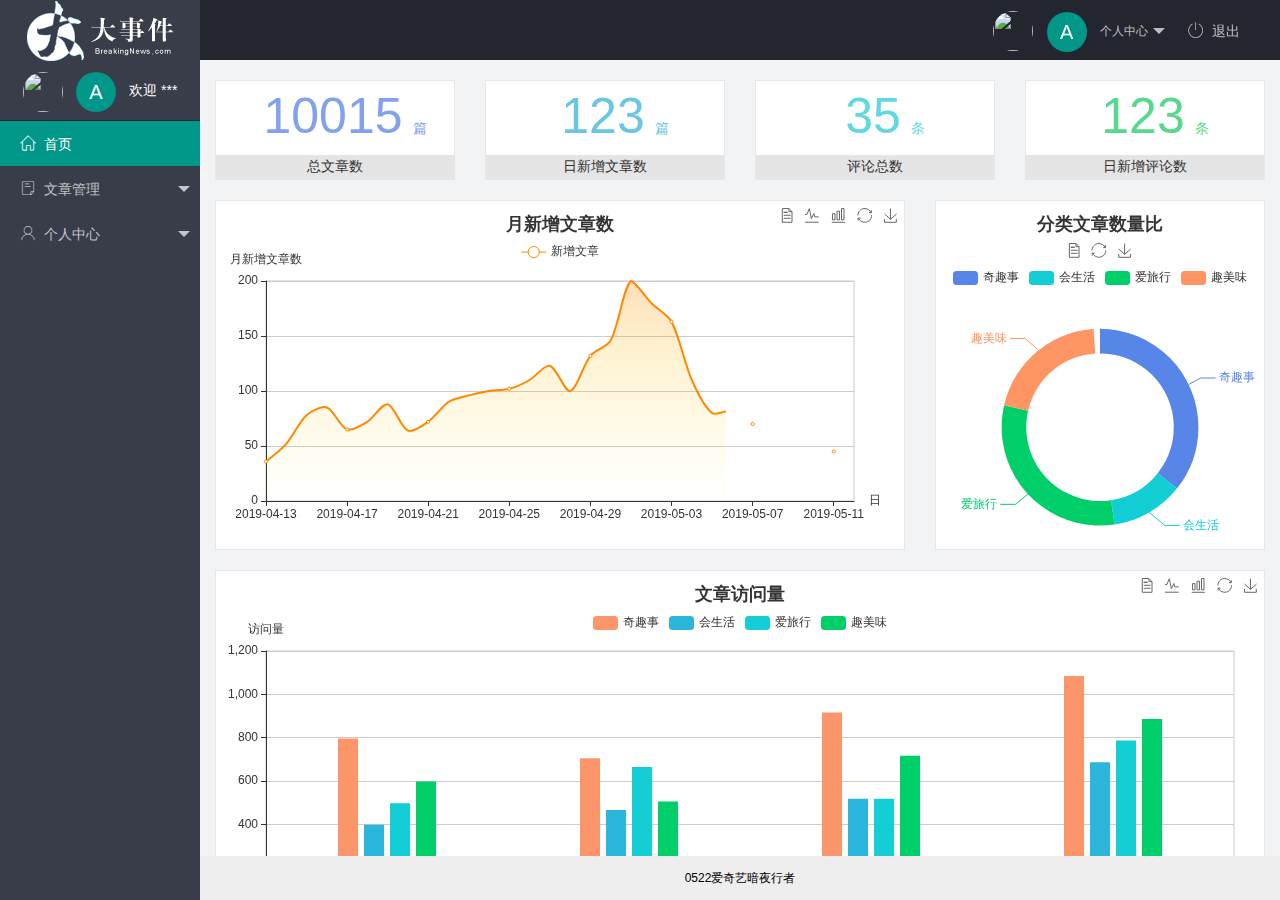
==== index.html @ e1f8c8ed "提交信息" ====
<!DOCTYPE html>
<html lang="en">
  <head>
    <meta charset="UTF-8" />
    <meta http-equiv="X-UA-Compatible" content="IE=edge" />
    <meta name="viewport" content="width=device-width, initial-scale=1.0" />
    <title>Document</title>
    <link rel="stylesheet" href="/assets/lib/layui/css/layui.css" />
    <link rel="stylesheet" href="/assets/fonts/iconfont.css" />
    <link rel="stylesheet" href="/assets/css/index.css" />
  </head>

  <body>
    <div class="layui-layout layui-layout-admin">
      <div class="layui-header">
        <div class="layui-logo layui-hide-xs layui-bg-black">
          <img src="/assets/images/logo.png" alt="" />
        </div>

        <ul class="layui-nav layui-layout-right">
          <li class="layui-nav-item layui-hide layui-show-md-inline-block">
            <!-- 右侧导航栏上面头像 -->
            <a href="javascript:;" class="userinfo">
              <img src="http://t.cn/RCzsdCq" class="layui-nav-img" />
              <span class="text-avatar">A</span>
              个人中心
            </a>
            <dl class="layui-nav-child">
              <dd><a href="">基本资料</a></dd>
              <dd><a href="">更换头像</a></dd>
              <dd><a href="">重置密码</a></dd>
            </dl>
          </li>
          <li class="layui-nav-item" lay-header-event="menuRight" lay-unselect>
            <a href="javascript:;"
              id="btnLogout"><span class="iconfont icon-tuichu"></span>退出</a
            >
          </li>
        </ul>
      </div>

      <div class="layui-side layui-bg-black">
        <div class="layui-side-scroll">
          <!-- 左侧导航区域（可配合layui已有的垂直导航） -->
          <ul class="layui-nav layui-nav-tree" lay-shrink="all">
            <div class="userinfo">
              <img src="http://t.cn/RCzsdCq" class="layui-nav-img" />
              <span class="text-avatar">A</span>
              <span id="welcome">欢迎 ***</span>
            </div>
            <li class="layui-nav-item layui-this">
              <a href="/home/dashboard.html" target="fm"
                ><span class="iconfont icon-home"></span>首页</a
              >
            </li>
            <li class="layui-nav-item">
              <a class="" href="javascript:;"
                ><span class="iconfont icon-16"></span>文章管理</a
              >
              <dl class="layui-nav-child">
                <dd>
                  <a href="javascript:;"
                    ><i class="layui-icon layui-icon-app"></i>文章类别</a
                  >
                </dd>
                <dd>
                  <a href="javascript:;"
                    ><i class="layui-icon layui-icon-app"></i>文章列表</a
                  >
                </dd>
                <dd>
                  <a href="javascript:;"
                    ><i class="layui-icon layui-icon-app"></i>发布文章</a
                  >
                </dd>
              </dl>
            </li>
            <li class="layui-nav-item">
              <a href="javascript:;"
                ><span class="iconfont icon-user"></span>个人中心</a
              >
              <dl class="layui-nav-child">
                <dd>
                  <a href="javascript:;"
                    ><i class="layui-icon layui-icon-app"></i>基本资料</a
                  >
                </dd>
                <dd>
                  <a href="javascript:;"
                    ><i class="layui-icon layui-icon-app"></i>更换头像</a
                  >
                </dd>
                <dd>
                  <a href="javascript:;"
                    ><i class="layui-icon layui-icon-app"></i>重置密码</a
                  >
                </dd>
              </dl>
            </li>
          </ul>
        </div>
      </div>

      <div class="layui-body">
        <!-- 内容主体区域 -->
        <iframe name="fm" src="/home/dashboard.html" frameborder="0"></iframe>
        <div style="padding: 15px">
          内容主体区域。记得修改 layui.css 和 js 的路径
        </div>
      </div>

      <div class="layui-footer">
        <!-- 底部固定区域 -->
        0522爱奇艺暗夜行者
      </div>
    </div>
    <script src="/assets/lib/layui/layui.all.js"></script>
    <script src="/assets/lib/jquery.js"></script>
    <script src="/assets/js/baseAPI.js"></script>
    <script src="/assets/js/index.js"></script>
  </body>
</html>
---- assets/lib/layui/css/layui.css ----
/** layui-v2.5.5 MIT License By https://www.layui.com */
 .layui-inline,img{display:inline-block;vertical-align:middle}h1,h2,h3,h4,h5,h6{font-weight:400}.layui-edge,.layui-header,.layui-inline,.layui-main{position:relative}.layui-body,.layui-edge,.layui-elip{overflow:hidden}.layui-btn,.layui-edge,.layui-inline,img{vertical-align:middle}.layui-btn,.layui-disabled,.layui-icon,.layui-unselect{-moz-user-select:none;-webkit-user-select:none;-ms-user-select:none}.layui-elip,.layui-form-checkbox span,.layui-form-pane .layui-form-label{text-overflow:ellipsis;white-space:nowrap}.layui-breadcrumb,.layui-tree-btnGroup{visibility:hidden}blockquote,body,button,dd,div,dl,dt,form,h1,h2,h3,h4,h5,h6,input,li,ol,p,pre,td,textarea,th,ul{margin:0;padding:0;-webkit-tap-highlight-color:rgba(0,0,0,0)}a:active,a:hover{outline:0}img{border:none}li{list-style:none}table{border-collapse:collapse;border-spacing:0}h4,h5,h6{font-size:100%}button,input,optgroup,option,select,textarea{font-family:inherit;font-size:inherit;font-style:inherit;font-weight:inherit;outline:0}pre{white-space:pre-wrap;white-space:-moz-pre-wrap;white-space:-pre-wrap;white-space:-o-pre-wrap;word-wrap:break-word}body{line-height:24px;font:14px Helvetica Neue,Helvetica,PingFang SC,Tahoma,Arial,sans-serif}hr{height:1px;margin:10px 0;border:0;clear:both}a{color:#333;text-decoration:none}a:hover{color:#777}a cite{font-style:normal;*cursor:pointer}.layui-border-box,.layui-border-box *{box-sizing:border-box}.layui-box,.layui-box *{box-sizing:content-box}.layui-clear{clear:both;*zoom:1}.layui-clear:after{content:'\20';clear:both;*zoom:1;display:block;height:0}.layui-inline{*display:inline;*zoom:1}.layui-edge{display:inline-block;width:0;height:0;border-width:6px;border-style:dashed;border-color:transparent}.layui-edge-top{top:-4px;border-bottom-color:#999;border-bottom-style:solid}.layui-edge-right{border-left-color:#999;border-left-style:solid}.layui-edge-bottom{top:2px;border-top-color:#999;border-top-style:solid}.layui-edge-left{border-right-color:#999;border-right-style:solid}.layui-disabled,.layui-disabled:hover{color:#d2d2d2!important;cursor:not-allowed!important}.layui-circle{border-radius:100%}.layui-show{display:block!important}.layui-hide{display:none!important}@font-face{font-family:layui-icon;src:url(../font/iconfont.eot?v=250);src:url(../font/iconfont.eot?v=250#iefix) format('embedded-opentype'),url(../font/iconfont.woff2?v=250) format('woff2'),url(../font/iconfont.woff?v=250) format('woff'),url(../font/iconfont.ttf?v=250) format('truetype'),url(../font/iconfont.svg?v=250#layui-icon) format('svg')}.layui-icon{font-family:layui-icon!important;font-size:16px;font-style:normal;-webkit-font-smoothing:antialiased;-moz-osx-font-smoothing:grayscale}.layui-icon-reply-fill:before{content:"\e611"}.layui-icon-set-fill:before{content:"\e614"}.layui-icon-menu-fill:before{content:"\e60f"}.layui-icon-search:before{content:"\e615"}.layui-icon-share:before{content:"\e641"}.layui-icon-set-sm:before{content:"\e620"}.layui-icon-engine:before{content:"\e628"}.layui-icon-close:before{content:"\1006"}.layui-icon-close-fill:before{content:"\1007"}.layui-icon-chart-screen:before{content:"\e629"}.layui-icon-star:before{content:"\e600"}.layui-icon-circle-dot:before{content:"\e617"}.layui-icon-chat:before{content:"\e606"}.layui-icon-release:before{content:"\e609"}.layui-icon-list:before{content:"\e60a"}.layui-icon-chart:before{content:"\e62c"}.layui-icon-ok-circle:before{content:"\1005"}.layui-icon-layim-theme:before{content:"\e61b"}.layui-icon-table:before{content:"\e62d"}.layui-icon-right:before{content:"\e602"}.layui-icon-left:before{content:"\e603"}.layui-icon-cart-simple:before{content:"\e698"}.layui-icon-face-cry:before{content:"\e69c"}.layui-icon-face-smile:before{content:"\e6af"}.layui-icon-survey:before{content:"\e6b2"}.layui-icon-tree:before{content:"\e62e"}.layui-icon-upload-circle:before{content:"\e62f"}.layui-icon-add-circle:before{content:"\e61f"}.layui-icon-download-circle:before{content:"\e601"}.layui-icon-templeate-1:before{content:"\e630"}.layui-icon-util:before{content:"\e631"}.layui-icon-face-surprised:before{content:"\e664"}.layui-icon-edit:before{content:"\e642"}.layui-icon-speaker:before{content:"\e645"}.layui-icon-down:before{content:"\e61a"}.layui-icon-file:before{content:"\e621"}.layui-icon-layouts:before{content:"\e632"}.layui-icon-rate-half:before{content:"\e6c9"}.layui-icon-add-circle-fine:before{content:"\e608"}.layui-icon-prev-circle:before{content:"\e633"}.layui-icon-read:before{content:"\e705"}.layui-icon-404:before{content:"\e61c"}.layui-icon-carousel:before{content:"\e634"}.layui-icon-help:before{content:"\e607"}.layui-icon-code-circle:before{content:"\e635"}.layui-icon-water:before{content:"\e636"}.layui-icon-username:before{content:"\e66f"}.layui-icon-find-fill:before{content:"\e670"}.layui-icon-about:before{content:"\e60b"}.layui-icon-location:before{content:"\e715"}.layui-icon-up:before{content:"\e619"}.layui-icon-pause:before{content:"\e651"}.layui-icon-date:before{content:"\e637"}.layui-icon-layim-uploadfile:before{content:"\e61d"}.layui-icon-delete:before{content:"\e640"}.layui-icon-play:before{content:"\e652"}.layui-icon-top:before{content:"\e604"}.layui-icon-friends:before{content:"\e612"}.layui-icon-refresh-3:before{content:"\e9aa"}.layui-icon-ok:before{content:"\e605"}.layui-icon-layer:before{content:"\e638"}.layui-icon-face-smile-fine:before{content:"\e60c"}.layui-icon-dollar:before{content:"\e659"}.layui-icon-group:before{content:"\e613"}.layui-icon-layim-download:before{content:"\e61e"}.layui-icon-picture-fine:before{content:"\e60d"}.layui-icon-link:before{content:"\e64c"}.layui-icon-diamond:before{content:"\e735"}.layui-icon-log:before{content:"\e60e"}.layui-icon-rate-solid:before{content:"\e67a"}.layui-icon-fonts-del:before{content:"\e64f"}.layui-icon-unlink:before{content:"\e64d"}.layui-icon-fonts-clear:before{content:"\e639"}.layui-icon-triangle-r:before{content:"\e623"}.layui-icon-circle:before{content:"\e63f"}.layui-icon-radio:before{content:"\e643"}.layui-icon-align-center:before{content:"\e647"}.layui-icon-align-right:before{content:"\e648"}.layui-icon-align-left:before{content:"\e649"}.layui-icon-loading-1:before{content:"\e63e"}.layui-icon-return:before{content:"\e65c"}.layui-icon-fonts-strong:before{content:"\e62b"}.layui-icon-upload:before{content:"\e67c"}.layui-icon-dialogue:before{content:"\e63a"}.layui-icon-video:before{content:"\e6ed"}.layui-icon-headset:before{content:"\e6fc"}.layui-icon-cellphone-fine:before{content:"\e63b"}.layui-icon-add-1:before{content:"\e654"}.layui-icon-face-smile-b:before{content:"\e650"}.layui-icon-fonts-html:before{content:"\e64b"}.layui-icon-form:before{content:"\e63c"}.layui-icon-cart:before{content:"\e657"}.layui-icon-camera-fill:before{content:"\e65d"}.layui-icon-tabs:before{content:"\e62a"}.layui-icon-fonts-code:before{content:"\e64e"}.layui-icon-fire:before{content:"\e756"}.layui-icon-set:before{content:"\e716"}.layui-icon-fonts-u:before{content:"\e646"}.layui-icon-triangle-d:before{content:"\e625"}.layui-icon-tips:before{content:"\e702"}.layui-icon-picture:before{content:"\e64a"}.layui-icon-more-vertical:before{content:"\e671"}.layui-icon-flag:before{content:"\e66c"}.layui-icon-loading:before{content:"\e63d"}.layui-icon-fonts-i:before{content:"\e644"}.layui-icon-refresh-1:before{content:"\e666"}.layui-icon-rmb:before{content:"\e65e"}.layui-icon-home:before{content:"\e68e"}.layui-icon-user:before{content:"\e770"}.layui-icon-notice:before{content:"\e667"}.layui-icon-login-weibo:before{content:"\e675"}.layui-icon-voice:before{content:"\e688"}.layui-icon-upload-drag:before{content:"\e681"}.layui-icon-login-qq:before{content:"\e676"}.layui-icon-snowflake:before{content:"\e6b1"}.layui-icon-file-b:before{content:"\e655"}.layui-icon-template:before{content:"\e663"}.layui-icon-auz:before{content:"\e672"}.layui-icon-console:before{content:"\e665"}.layui-icon-app:before{content:"\e653"}.layui-icon-prev:before{content:"\e65a"}.layui-icon-website:before{content:"\e7ae"}.layui-icon-next:before{content:"\e65b"}.layui-icon-component:before{content:"\e857"}.layui-icon-more:before{content:"\e65f"}.layui-icon-login-wechat:before{content:"\e677"}.layui-icon-shrink-right:before{content:"\e668"}.layui-icon-spread-left:before{content:"\e66b"}.layui-icon-camera:before{content:"\e660"}.layui-icon-note:before{content:"\e66e"}.layui-icon-refresh:before{content:"\e669"}.layui-icon-female:before{content:"\e661"}.layui-icon-male:before{content:"\e662"}.layui-icon-password:before{content:"\e673"}.layui-icon-senior:before{content:"\e674"}.layui-icon-theme:before{content:"\e66a"}.layui-icon-tread:before{content:"\e6c5"}.layui-icon-praise:before{content:"\e6c6"}.layui-icon-star-fill:before{content:"\e658"}.layui-icon-rate:before{content:"\e67b"}.layui-icon-template-1:before{content:"\e656"}.layui-icon-vercode:before{content:"\e679"}.layui-icon-cellphone:before{content:"\e678"}.layui-icon-screen-full:before{content:"\e622"}.layui-icon-screen-restore:before{content:"\e758"}.layui-icon-cols:before{content:"\e610"}.layui-icon-export:before{content:"\e67d"}.layui-icon-print:before{content:"\e66d"}.layui-icon-slider:before{content:"\e714"}.layui-icon-addition:before{content:"\e624"}.layui-icon-subtraction:before{content:"\e67e"}.layui-icon-service:before{content:"\e626"}.layui-icon-transfer:before{content:"\e691"}.layui-main{width:1140px;margin:0 auto}.layui-header{z-index:1000;height:60px}.layui-header a:hover{transition:all .5s;-webkit-transition:all .5s}.layui-side{position:fixed;left:0;top:0;bottom:0;z-index:999;width:200px;overflow-x:hidden}.layui-side-scroll{position:relative;width:220px;height:100%;overflow-x:hidden}.layui-body{position:absolute;left:200px;right:0;top:0;bottom:0;z-index:998;width:auto;overflow-y:auto;box-sizing:border-box}.layui-layout-body{overflow:hidden}.layui-layout-admin .layui-header{background-color:#23262E}.layui-layout-admin .layui-side{top:60px;width:200px;overflow-x:hidden}.layui-layout-admin .layui-body{position:fixed;top:60px;bottom:44px}.layui-layout-admin .layui-main{width:auto;margin:0 15px}.layui-layout-admin .layui-footer{position:fixed;left:200px;right:0;bottom:0;height:44px;line-height:44px;padding:0 15px;background-color:#eee}.layui-layout-admin .layui-logo{position:absolute;left:0;top:0;width:200px;height:100%;line-height:60px;text-align:center;color:#009688;font-size:16px}.layui-layout-admin .layui-header .layui-nav{background:0 0}.layui-layout-left{position:absolute!important;left:200px;top:0}.layui-layout-right{position:absolute!important;right:0;top:0}.layui-container{position:relative;margin:0 auto;padding:0 15px;box-sizing:border-box}.layui-fluid{position:relative;margin:0 auto;padding:0 15px}.layui-row:after,.layui-row:before{content:'';display:block;clear:both}.layui-col-lg1,.layui-col-lg10,.layui-col-lg11,.layui-col-lg12,.layui-col-lg2,.layui-col-lg3,.layui-col-lg4,.layui-col-lg5,.layui-col-lg6,.layui-col-lg7,.layui-col-lg8,.layui-col-lg9,.layui-col-md1,.layui-col-md10,.layui-col-md11,.layui-col-md12,.layui-col-md2,.layui-col-md3,.layui-col-md4,.layui-col-md5,.layui-col-md6,.layui-col-md7,.layui-col-md8,.layui-col-md9,.layui-col-sm1,.layui-col-sm10,.layui-col-sm11,.layui-col-sm12,.layui-col-sm2,.layui-col-sm3,.layui-col-sm4,.layui-col-sm5,.layui-col-sm6,.layui-col-sm7,.layui-col-sm8,.layui-col-sm9,.layui-col-xs1,.layui-col-xs10,.layui-col-xs11,.layui-col-xs12,.layui-col-xs2,.layui-col-xs3,.layui-col-xs4,.layui-col-xs5,.layui-col-xs6,.layui-col-xs7,.layui-col-xs8,.layui-col-xs9{position:relative;display:block;box-sizing:border-box}.layui-col-xs1,.layui-col-xs10,.layui-col-xs11,.layui-col-xs12,.layui-col-xs2,.layui-col-xs3,.layui-col-xs4,.layui-col-xs5,.layui-col-xs6,.layui-col-xs7,.layui-col-xs8,.layui-col-xs9{float:left}.layui-col-xs1{width:8.33333333%}.layui-col-xs2{width:16.66666667%}.layui-col-xs3{width:25%}.layui-col-xs4{width:33.33333333%}.layui-col-xs5{width:41.66666667%}.layui-col-xs6{width:50%}.layui-col-xs7{width:58.33333333%}.layui-col-xs8{width:66.66666667%}.layui-col-xs9{width:75%}.layui-col-xs10{width:83.33333333%}.layui-col-xs11{width:91.66666667%}.layui-col-xs12{width:100%}.layui-col-xs-offset1{margin-left:8.33333333%}.layui-col-xs-offset2{margin-left:16.66666667%}.layui-col-xs-offset3{margin-left:25%}.layui-col-xs-offset4{margin-left:33.33333333%}.layui-col-xs-offset5{margin-left:41.66666667%}.layui-col-xs-offset6{margin-left:50%}.layui-col-xs-offset7{margin-left:58.33333333%}.layui-col-xs-offset8{margin-left:66.66666667%}.layui-col-xs-offset9{margin-left:75%}.layui-col-xs-offset10{margin-left:83.33333333%}.layui-col-xs-offset11{margin-left:91.66666667%}.layui-col-xs-offset12{margin-left:100%}@media screen and (max-width:768px){.layui-hide-xs{display:none!important}.layui-show-xs-block{display:block!important}.layui-show-xs-inline{display:inline!important}.layui-show-xs-inline-block{display:inline-block!important}}@media screen and (min-width:768px){.layui-container{width:750px}.layui-hide-sm{display:none!important}.layui-show-sm-block{display:block!important}.layui-show-sm-inline{display:inline!important}.layui-show-sm-inline-block{display:inline-block!important}.layui-col-sm1,.layui-col-sm10,.layui-col-sm11,.layui-col-sm12,.layui-col-sm2,.layui-col-sm3,.layui-col-sm4,.layui-col-sm5,.layui-col-sm6,.layui-col-sm7,.layui-col-sm8,.layui-col-sm9{float:left}.layui-col-sm1{width:8.33333333%}.layui-col-sm2{width:16.66666667%}.layui-col-sm3{width:25%}.layui-col-sm4{width:33.33333333%}.layui-col-sm5{width:41.66666667%}.layui-col-sm6{width:50%}.layui-col-sm7{width:58.33333333%}.layui-col-sm8{width:66.66666667%}.layui-col-sm9{width:75%}.layui-col-sm10{width:83.33333333%}.layui-col-sm11{width:91.66666667%}.layui-col-sm12{width:100%}.layui-col-sm-offset1{margin-left:8.33333333%}.layui-col-sm-offset2{margin-left:16.66666667%}.layui-col-sm-offset3{margin-left:25%}.layui-col-sm-offset4{margin-left:33.33333333%}.layui-col-sm-offset5{margin-left:41.66666667%}.layui-col-sm-offset6{margin-left:50%}.layui-col-sm-offset7{margin-left:58.33333333%}.layui-col-sm-offset8{margin-left:66.66666667%}.layui-col-sm-offset9{margin-left:75%}.layui-col-sm-offset10{margin-left:83.33333333%}.layui-col-sm-offset11{margin-left:91.66666667%}.layui-col-sm-offset12{margin-left:100%}}@media screen and (min-width:992px){.layui-container{width:970px}.layui-hide-md{display:none!important}.layui-show-md-block{display:block!important}.layui-show-md-inline{display:inline!important}.layui-show-md-inline-block{display:inline-block!important}.layui-col-md1,.layui-col-md10,.layui-col-md11,.layui-col-md12,.layui-col-md2,.layui-col-md3,.layui-col-md4,.layui-col-md5,.layui-col-md6,.layui-col-md7,.layui-col-md8,.layui-col-md9{float:left}.layui-col-md1{width:8.33333333%}.layui-col-md2{width:16.66666667%}.layui-col-md3{width:25%}.layui-col-md4{width:33.33333333%}.layui-col-md5{width:41.66666667%}.layui-col-md6{width:50%}.layui-col-md7{width:58.33333333%}.layui-col-md8{width:66.66666667%}.layui-col-md9{width:75%}.layui-col-md10{width:83.33333333%}.layui-col-md11{width:91.66666667%}.layui-col-md12{width:100%}.layui-col-md-offset1{margin-left:8.33333333%}.layui-col-md-offset2{margin-left:16.66666667%}.layui-col-md-offset3{margin-left:25%}.layui-col-md-offset4{margin-left:33.33333333%}.layui-col-md-offset5{margin-left:41.66666667%}.layui-col-md-offset6{margin-left:50%}.layui-col-md-offset7{margin-left:58.33333333%}.layui-col-md-offset8{margin-left:66.66666667%}.layui-col-md-offset9{margin-left:75%}.layui-col-md-offset10{margin-left:83.33333333%}.layui-col-md-offset11{margin-left:91.66666667%}.layui-col-md-offset12{margin-left:100%}}@media screen and (min-width:1200px){.layui-container{width:1170px}.layui-hide-lg{display:none!important}.layui-show-lg-block{display:block!important}.layui-show-lg-inline{display:inline!important}.layui-show-lg-inline-block{display:inline-block!important}.layui-col-lg1,.layui-col-lg10,.layui-col-lg11,.layui-col-lg12,.layui-col-lg2,.layui-col-lg3,.layui-col-lg4,.layui-col-lg5,.layui-col-lg6,.layui-col-lg7,.layui-col-lg8,.layui-col-lg9{float:left}.layui-col-lg1{width:8.33333333%}.layui-col-lg2{width:16.66666667%}.layui-col-lg3{width:25%}.layui-col-lg4{width:33.33333333%}.layui-col-lg5{width:41.66666667%}.layui-col-lg6{width:50%}.layui-col-lg7{width:58.33333333%}.layui-col-lg8{width:66.66666667%}.layui-col-lg9{width:75%}.layui-col-lg10{width:83.33333333%}.layui-col-lg11{width:91.66666667%}.layui-col-lg12{width:100%}.layui-col-lg-offset1{margin-left:8.33333333%}.layui-col-lg-offset2{margin-left:16.66666667%}.layui-col-lg-offset3{margin-left:25%}.layui-col-lg-offset4{margin-left:33.33333333%}.layui-col-lg-offset5{margin-left:41.66666667%}.layui-col-lg-offset6{margin-left:50%}.layui-col-lg-offset7{margin-left:58.33333333%}.layui-col-lg-offset8{margin-left:66.66666667%}.layui-col-lg-offset9{margin-left:75%}.layui-col-lg-offset10{margin-left:83.33333333%}.layui-col-lg-offset11{margin-left:91.66666667%}.layui-col-lg-offset12{margin-left:100%}}.layui-col-space1{margin:-.5px}.layui-col-space1>*{padding:.5px}.layui-col-space3{margin:-1.5px}.layui-col-space3>*{padding:1.5px}.layui-col-space5{margin:-2.5px}.layui-col-space5>*{padding:2.5px}.layui-col-space8{margin:-3.5px}.layui-col-space8>*{padding:3.5px}.layui-col-space10{margin:-5px}.layui-col-space10>*{padding:5px}.layui-col-space12{margin:-6px}.layui-col-space12>*{padding:6px}.layui-col-space15{margin:-7.5px}.layui-col-space15>*{padding:7.5px}.layui-col-space18{margin:-9px}.layui-col-space18>*{padding:9px}.layui-col-space20{margin:-10px}.layui-col-space20>*{padding:10px}.layui-col-space22{margin:-11px}.layui-col-space22>*{padding:11px}.layui-col-space25{margin:-12.5px}.layui-col-space25>*{padding:12.5px}.layui-col-space30{margin:-15px}.layui-col-space30>*{padding:15px}.layui-btn,.layui-input,.layui-select,.layui-textarea,.layui-upload-button{outline:0;-webkit-appearance:none;transition:all .3s;-webkit-transition:all .3s;box-sizing:border-box}.layui-elem-quote{margin-bottom:10px;padding:15px;line-height:22px;border-left:5px solid #009688;border-radius:0 2px 2px 0;background-color:#f2f2f2}.layui-quote-nm{border-style:solid;border-width:1px 1px 1px 5px;background:0 0}.layui-elem-field{margin-bottom:10px;padding:0;border-width:1px;border-style:solid}.layui-elem-field legend{margin-left:20px;padding:0 10px;font-size:20px;font-weight:300}.layui-field-title{margin:10px 0 20px;border-width:1px 0 0}.layui-field-box{padding:10px 15px}.layui-field-title .layui-field-box{padding:10px 0}.layui-progress{position:relative;height:6px;border-radius:20px;background-color:#e2e2e2}.layui-progress-bar{position:absolute;left:0;top:0;width:0;max-width:100%;height:6px;border-radius:20px;text-align:right;background-color:#5FB878;transition:all .3s;-webkit-transition:all .3s}.layui-progress-big,.layui-progress-big .layui-progress-bar{height:18px;line-height:18px}.layui-progress-text{position:relative;top:-20px;line-height:18px;font-size:12px;color:#666}.layui-progress-big .layui-progress-text{position:static;padding:0 10px;color:#fff}.layui-collapse{border-width:1px;border-style:solid;border-radius:2px}.layui-colla-content,.layui-colla-item{border-top-width:1px;border-top-style:solid}.layui-colla-item:first-child{border-top:none}.layui-colla-title{position:relative;height:42px;line-height:42px;padding:0 15px 0 35px;color:#333;background-color:#f2f2f2;cursor:pointer;font-size:14px;overflow:hidden}.layui-colla-content{display:none;padding:10px 15px;line-height:22px;color:#666}.layui-colla-icon{position:absolute;left:15px;top:0;font-size:14px}.layui-card{margin-bottom:15px;border-radius:2px;background-color:#fff;box-shadow:0 1px 2px 0 rgba(0,0,0,.05)}.layui-card:last-child{margin-bottom:0}.layui-card-header{position:relative;height:42px;line-height:42px;padding:0 15px;border-bottom:1px solid #f6f6f6;color:#333;border-radius:2px 2px 0 0;font-size:14px}.layui-bg-black,.layui-bg-blue,.layui-bg-cyan,.layui-bg-green,.layui-bg-orange,.layui-bg-red{color:#fff!important}.layui-card-body{position:relative;padding:10px 15px;line-height:24px}.layui-card-body[pad15]{padding:15px}.layui-card-body[pad20]{padding:20px}.layui-card-body .layui-table{margin:5px 0}.layui-card .layui-tab{margin:0}.layui-panel-window{position:relative;padding:15px;border-radius:0;border-top:5px solid #E6E6E6;background-color:#fff}.layui-auxiliar-moving{position:fixed;left:0;right:0;top:0;bottom:0;width:100%;height:100%;background:0 0;z-index:9999999999}.layui-form-label,.layui-form-mid,.layui-form-select,.layui-input-block,.layui-input-inline,.layui-textarea{position:relative}.layui-bg-red{background-color:#FF5722!important}.layui-bg-orange{background-color:#FFB800!important}.layui-bg-green{background-color:#009688!important}.layui-bg-cyan{background-color:#2F4056!important}.layui-bg-blue{background-color:#1E9FFF!important}.layui-bg-black{background-color:#393D49!important}.layui-bg-gray{background-color:#eee!important;color:#666!important}.layui-badge-rim,.layui-colla-content,.layui-colla-item,.layui-collapse,.layui-elem-field,.layui-form-pane .layui-form-item[pane],.layui-form-pane .layui-form-label,.layui-input,.layui-layedit,.layui-layedit-tool,.layui-quote-nm,.layui-select,.layui-tab-bar,.layui-tab-card,.layui-tab-title,.layui-tab-title .layui-this:after,.layui-textarea{border-color:#e6e6e6}.layui-timeline-item:before,hr{background-color:#e6e6e6}.layui-text{line-height:22px;font-size:14px;color:#666}.layui-text h1,.layui-text h2,.layui-text h3{font-weight:500;color:#333}.layui-text h1{font-size:30px}.layui-text h2{font-size:24px}.layui-text h3{font-size:18px}.layui-text a:not(.layui-btn){color:#01AAED}.layui-text a:not(.layui-btn):hover{text-decoration:underline}.layui-text ul{padding:5px 0 5px 15px}.layui-text ul li{margin-top:5px;list-style-type:disc}.layui-text em,.layui-word-aux{color:#999!important;padding:0 5px!important}.layui-btn{display:inline-block;height:38px;line-height:38px;padding:0 18px;background-color:#009688;color:#fff;white-space:nowrap;text-align:center;font-size:14px;border:none;border-radius:2px;cursor:pointer}.layui-btn:hover{opacity:.8;filter:alpha(opacity=80);color:#fff}.layui-btn:active{opacity:1;filter:alpha(opacity=100)}.layui-btn+.layui-btn{margin-left:10px}.layui-btn-container{font-size:0}.layui-btn-container .layui-btn{margin-right:10px;margin-bottom:10px}.layui-btn-container .layui-btn+.layui-btn{margin-left:0}.layui-table .layui-btn-container .layui-btn{margin-bottom:9px}.layui-btn-radius{border-radius:100px}.layui-btn .layui-icon{margin-right:3px;font-size:18px;vertical-align:bottom;vertical-align:middle\9}.layui-btn-primary{border:1px solid #C9C9C9;background-color:#fff;color:#555}.layui-btn-primary:hover{border-color:#009688;color:#333}.layui-btn-normal{background-color:#1E9FFF}.layui-btn-warm{background-color:#FFB800}.layui-btn-danger{background-color:#FF5722}.layui-btn-checked{background-color:#5FB878}.layui-btn-disabled,.layui-btn-disabled:active,.layui-btn-disabled:hover{border:1px solid #e6e6e6;background-color:#FBFBFB;color:#C9C9C9;cursor:not-allowed;opacity:1}.layui-btn-lg{height:44px;line-height:44px;padding:0 25px;font-size:16px}.layui-btn-sm{height:30px;line-height:30px;padding:0 10px;font-size:12px}.layui-btn-sm i{font-size:16px!important}.layui-btn-xs{height:22px;line-height:22px;padding:0 5px;font-size:12px}.layui-btn-xs i{font-size:14px!important}.layui-btn-group{display:inline-block;vertical-align:middle;font-size:0}.layui-btn-group .layui-btn{margin-left:0!important;margin-right:0!important;border-left:1px solid rgba(255,255,255,.5);border-radius:0}.layui-btn-group .layui-btn-primary{border-left:none}.layui-btn-group .layui-btn-primary:hover{border-color:#C9C9C9;color:#009688}.layui-btn-group .layui-btn:first-child{border-left:none;border-radius:2px 0 0 2px}.layui-btn-group .layui-btn-primary:first-child{border-left:1px solid #c9c9c9}.layui-btn-group .layui-btn:last-child{border-radius:0 2px 2px 0}.layui-btn-group .layui-btn+.layui-btn{margin-left:0}.layui-btn-group+.layui-btn-group{margin-left:10px}.layui-btn-fluid{width:100%}.layui-input,.layui-select,.layui-textarea{height:38px;line-height:1.3;line-height:38px\9;border-width:1px;border-style:solid;background-color:#fff;border-radius:2px}.layui-input::-webkit-input-placeholder,.layui-select::-webkit-input-placeholder,.layui-textarea::-webkit-input-placeholder{line-height:1.3}.layui-input,.layui-textarea{display:block;width:100%;padding-left:10px}.layui-input:hover,.layui-textarea:hover{border-color:#D2D2D2!important}.layui-input:focus,.layui-textarea:focus{border-color:#C9C9C9!important}.layui-textarea{min-height:100px;height:auto;line-height:20px;padding:6px 10px;resize:vertical}.layui-select{padding:0 10px}.layui-form input[type=checkbox],.layui-form input[type=radio],.layui-form select{display:none}.layui-form [lay-ignore]{display:initial}.layui-form-item{margin-bottom:15px;clear:both;*zoom:1}.layui-form-item:after{content:'\20';clear:both;*zoom:1;display:block;height:0}.layui-form-label{float:left;display:block;padding:9px 15px;width:80px;font-weight:400;line-height:20px;text-align:right}.layui-form-label-col{display:block;float:none;padding:9px 0;line-height:20px;text-align:left}.layui-form-item .layui-inline{margin-bottom:5px;margin-right:10px}.layui-input-block{margin-left:110px;min-height:36px}.layui-input-inline{display:inline-block;vertical-align:middle}.layui-form-item .layui-input-inline{float:left;width:190px;margin-right:10px}.layui-form-text .layui-input-inline{width:auto}.layui-form-mid{float:left;display:block;padding:9px 0!important;line-height:20px;margin-right:10px}.layui-form-danger+.layui-form-select .layui-input,.layui-form-danger:focus{border-color:#FF5722!important}.layui-form-select .layui-input{padding-right:30px;cursor:pointer}.layui-form-select .layui-edge{position:absolute;right:10px;top:50%;margin-top:-3px;cursor:pointer;border-width:6px;border-top-color:#c2c2c2;border-top-style:solid;transition:all .3s;-webkit-transition:all .3s}.layui-form-select dl{display:none;position:absolute;left:0;top:42px;padding:5px 0;z-index:899;min-width:100%;border:1px solid #d2d2d2;max-height:300px;overflow-y:auto;background-color:#fff;border-radius:2px;box-shadow:0 2px 4px rgba(0,0,0,.12);box-sizing:border-box}.layui-form-select dl dd,.layui-form-select dl dt{padding:0 10px;line-height:36px;white-space:nowrap;overflow:hidden;text-overflow:ellipsis}.layui-form-select dl dt{font-size:12px;color:#999}.layui-form-select dl dd{cursor:pointer}.layui-form-select dl dd:hover{background-color:#f2f2f2;-webkit-transition:.5s all;transition:.5s all}.layui-form-select .layui-select-group dd{padding-left:20px}.layui-form-select dl dd.layui-select-tips{padding-left:10px!important;color:#999}.layui-form-select dl dd.layui-this{background-color:#5FB878;color:#fff}.layui-form-checkbox,.layui-form-select dl dd.layui-disabled{background-color:#fff}.layui-form-selected dl{display:block}.layui-form-checkbox,.layui-form-checkbox *,.layui-form-switch{display:inline-block;vertical-align:middle}.layui-form-selected .layui-edge{margin-top:-9px;-webkit-transform:rotate(180deg);transform:rotate(180deg);margin-top:-3px\9}:root .layui-form-selected .layui-edge{margin-top:-9px\0/IE9}.layui-form-selectup dl{top:auto;bottom:42px}.layui-select-none{margin:5px 0;text-align:center;color:#999}.layui-select-disabled .layui-disabled{border-color:#eee!important}.layui-select-disabled .layui-edge{border-top-color:#d2d2d2}.layui-form-checkbox{position:relative;height:30px;line-height:30px;margin-right:10px;padding-right:30px;cursor:pointer;font-size:0;-webkit-transition:.1s linear;transition:.1s linear;box-sizing:border-box}.layui-form-checkbox span{padding:0 10px;height:100%;font-size:14px;border-radius:2px 0 0 2px;background-color:#d2d2d2;color:#fff;overflow:hidden}.layui-form-checkbox:hover span{background-color:#c2c2c2}.layui-form-checkbox i{position:absolute;right:0;top:0;width:30px;height:28px;border:1px solid #d2d2d2;border-left:none;border-radius:0 2px 2px 0;color:#fff;font-size:20px;text-align:center}.layui-form-checkbox:hover i{border-color:#c2c2c2;color:#c2c2c2}.layui-form-checked,.layui-form-checked:hover{border-color:#5FB878}.layui-form-checked span,.layui-form-checked:hover span{background-color:#5FB878}.layui-form-checked i,.layui-form-checked:hover i{color:#5FB878}.layui-form-item .layui-form-checkbox{margin-top:4px}.layui-form-checkbox[lay-skin=primary]{height:auto!important;line-height:normal!important;min-width:18px;min-height:18px;border:none!important;margin-right:0;padding-left:28px;padding-right:0;background:0 0}.layui-form-checkbox[lay-skin=primary] span{padding-left:0;padding-right:15px;line-height:18px;background:0 0;color:#666}.layui-form-checkbox[lay-skin=primary] i{right:auto;left:0;width:16px;height:16px;line-height:16px;border:1px solid #d2d2d2;font-size:12px;border-radius:2px;background-color:#fff;-webkit-transition:.1s linear;transition:.1s linear}.layui-form-checkbox[lay-skin=primary]:hover i{border-color:#5FB878;color:#fff}.layui-form-checked[lay-skin=primary] i{border-color:#5FB878!important;background-color:#5FB878;color:#fff}.layui-checkbox-disbaled[lay-skin=primary] span{background:0 0!important;color:#c2c2c2}.layui-checkbox-disbaled[lay-skin=primary]:hover i{border-color:#d2d2d2}.layui-form-item .layui-form-checkbox[lay-skin=primary]{margin-top:10px}.layui-form-switch{position:relative;height:22px;line-height:22px;min-width:35px;padding:0 5px;margin-top:8px;border:1px solid #d2d2d2;border-radius:20px;cursor:pointer;background-color:#fff;-webkit-transition:.1s linear;transition:.1s linear}.layui-form-switch i{position:absolute;left:5px;top:3px;width:16px;height:16px;border-radius:20px;background-color:#d2d2d2;-webkit-transition:.1s linear;transition:.1s linear}.layui-form-switch em{position:relative;top:0;width:25px;margin-left:21px;padding:0!important;text-align:center!important;color:#999!important;font-style:normal!important;font-size:12px}.layui-form-onswitch{border-color:#5FB878;background-color:#5FB878}.layui-checkbox-disbaled,.layui-checkbox-disbaled i{border-color:#e2e2e2!important}.layui-form-onswitch i{left:100%;margin-left:-21px;background-color:#fff}.layui-form-onswitch em{margin-left:5px;margin-right:21px;color:#fff!important}.layui-checkbox-disbaled span{background-color:#e2e2e2!important}.layui-checkbox-disbaled:hover i{color:#fff!important}[lay-radio]{display:none}.layui-form-radio,.layui-form-radio *{display:inline-block;vertical-align:middle}.layui-form-radio{line-height:28px;margin:6px 10px 0 0;padding-right:10px;cursor:pointer;font-size:0}.layui-form-radio *{font-size:14px}.layui-form-radio>i{margin-right:8px;font-size:22px;color:#c2c2c2}.layui-form-radio>i:hover,.layui-form-radioed>i{color:#5FB878}.layui-radio-disbaled>i{color:#e2e2e2!important}.layui-form-pane .layui-form-label{width:110px;padding:8px 15px;height:38px;line-height:20px;border-width:1px;border-style:solid;border-radius:2px 0 0 2px;text-align:center;background-color:#FBFBFB;overflow:hidden;box-sizing:border-box}.layui-form-pane .layui-input-inline{margin-left:-1px}.layui-form-pane .layui-input-block{margin-left:110px;left:-1px}.layui-form-pane .layui-input{border-radius:0 2px 2px 0}.layui-form-pane .layui-form-text .layui-form-label{float:none;width:100%;border-radius:2px;box-sizing:border-box;text-align:left}.layui-form-pane .layui-form-text .layui-input-inline{display:block;margin:0;top:-1px;clear:both}.layui-form-pane .layui-form-text .layui-input-block{margin:0;left:0;top:-1px}.layui-form-pane .layui-form-text .layui-textarea{min-height:100px;border-radius:0 0 2px 2px}.layui-form-pane .layui-form-checkbox{margin:4px 0 4px 10px}.layui-form-pane .layui-form-radio,.layui-form-pane .layui-form-switch{margin-top:6px;margin-left:10px}.layui-form-pane .layui-form-item[pane]{position:relative;border-width:1px;border-style:solid}.layui-form-pane .layui-form-item[pane] .layui-form-label{position:absolute;left:0;top:0;height:100%;border-width:0 1px 0 0}.layui-form-pane .layui-form-item[pane] .layui-input-inline{margin-left:110px}@media screen and (max-width:450px){.layui-form-item .layui-form-label{text-overflow:ellipsis;overflow:hidden;white-space:nowrap}.layui-form-item .layui-inline{display:block;margin-right:0;margin-bottom:20px;clear:both}.layui-form-item .layui-inline:after{content:'\20';clear:both;display:block;height:0}.layui-form-item .layui-input-inline{display:block;float:none;left:-3px;width:auto;margin:0 0 10px 112px}.layui-form-item .layui-input-inline+.layui-form-mid{margin-left:110px;top:-5px;padding:0}.layui-form-item .layui-form-checkbox{margin-right:5px;margin-bottom:5px}}.layui-layedit{border-width:1px;border-style:solid;border-radius:2px}.layui-layedit-tool{padding:3px 5px;border-bottom-width:1px;border-bottom-style:solid;font-size:0}.layedit-tool-fixed{position:fixed;top:0;border-top:1px solid #e2e2e2}.layui-layedit-tool .layedit-tool-mid,.layui-layedit-tool .layui-icon{display:inline-block;vertical-align:middle;text-align:center;font-size:14px}.layui-layedit-tool .layui-icon{position:relative;width:32px;height:30px;line-height:30px;margin:3px 5px;color:#777;cursor:pointer;border-radius:2px}.layui-layedit-tool .layui-icon:hover{color:#393D49}.layui-layedit-tool .layui-icon:active{color:#000}.layui-layedit-tool .layedit-tool-active{background-color:#e2e2e2;color:#000}.layui-layedit-tool .layui-disabled,.layui-layedit-tool .layui-disabled:hover{color:#d2d2d2;cursor:not-allowed}.layui-layedit-tool .layedit-tool-mid{width:1px;height:18px;margin:0 10px;background-color:#d2d2d2}.layedit-tool-html{width:50px!important;font-size:30px!important}.layedit-tool-b,.layedit-tool-code,.layedit-tool-help{font-size:16px!important}.layedit-tool-d,.layedit-tool-face,.layedit-tool-image,.layedit-tool-unlink{font-size:18px!important}.layedit-tool-image input{position:absolute;font-size:0;left:0;top:0;width:100%;height:100%;opacity:.01;filter:Alpha(opacity=1);cursor:pointer}.layui-layedit-iframe iframe{display:block;width:100%}#LAY_layedit_code{overflow:hidden}.layui-laypage{display:inline-block;*display:inline;*zoom:1;vertical-align:middle;margin:10px 0;font-size:0}.layui-laypage>a:first-child,.layui-laypage>a:first-child em{border-radius:2px 0 0 2px}.layui-laypage>a:last-child,.layui-laypage>a:last-child em{border-radius:0 2px 2px 0}.layui-laypage>:first-child{margin-left:0!important}.layui-laypage>:last-child{margin-right:0!important}.layui-laypage a,.layui-laypage button,.layui-laypage input,.layui-laypage select,.layui-laypage span{border:1px solid #e2e2e2}.layui-laypage a,.layui-laypage span{display:inline-block;*display:inline;*zoom:1;vertical-align:middle;padding:0 15px;height:28px;line-height:28px;margin:0 -1px 5px 0;background-color:#fff;color:#333;font-size:12px}.layui-flow-more a *,.layui-laypage input,.layui-table-view select[lay-ignore]{display:inline-block}.layui-laypage a:hover{color:#009688}.layui-laypage em{font-style:normal}.layui-laypage .layui-laypage-spr{color:#999;font-weight:700}.layui-laypage a{text-decoration:none}.layui-laypage .layui-laypage-curr{position:relative}.layui-laypage .layui-laypage-curr em{position:relative;color:#fff}.layui-laypage .layui-laypage-curr .layui-laypage-em{position:absolute;left:-1px;top:-1px;padding:1px;width:100%;height:100%;background-color:#009688}.layui-laypage-em{border-radius:2px}.layui-laypage-next em,.layui-laypage-prev em{font-family:Sim sun;font-size:16px}.layui-laypage .layui-laypage-count,.layui-laypage .layui-laypage-limits,.layui-laypage .layui-laypage-refresh,.layui-laypage .layui-laypage-skip{margin-left:10px;margin-right:10px;padding:0;border:none}.layui-laypage .layui-laypage-limits,.layui-laypage .layui-laypage-refresh{vertical-align:top}.layui-laypage .layui-laypage-refresh i{font-size:18px;cursor:pointer}.layui-laypage select{height:22px;padding:3px;border-radius:2px;cursor:pointer}.layui-laypage .layui-laypage-skip{height:30px;line-height:30px;color:#999}.layui-laypage button,.layui-laypage input{height:30px;line-height:30px;border-radius:2px;vertical-align:top;background-color:#fff;box-sizing:border-box}.layui-laypage input{width:40px;margin:0 10px;padding:0 3px;text-align:center}.layui-laypage input:focus,.layui-laypage select:focus{border-color:#009688!important}.layui-laypage button{margin-left:10px;padding:0 10px;cursor:pointer}.layui-table,.layui-table-view{margin:10px 0}.layui-flow-more{margin:10px 0;text-align:center;color:#999;font-size:14px}.layui-flow-more a{height:32px;line-height:32px}.layui-flow-more a *{vertical-align:top}.layui-flow-more a cite{padding:0 20px;border-radius:3px;background-color:#eee;color:#333;font-style:normal}.layui-flow-more a cite:hover{opacity:.8}.layui-flow-more a i{font-size:30px;color:#737383}.layui-table{width:100%;background-color:#fff;color:#666}.layui-table tr{transition:all .3s;-webkit-transition:all .3s}.layui-table th{text-align:left;font-weight:400}.layui-table tbody tr:hover,.layui-table thead tr,.layui-table-click,.layui-table-header,.layui-table-hover,.layui-table-mend,.layui-table-patch,.layui-table-tool,.layui-table-total,.layui-table-total tr,.layui-table[lay-even] tr:nth-child(even){background-color:#f2f2f2}.layui-table td,.layui-table th,.layui-table-col-set,.layui-table-fixed-r,.layui-table-grid-down,.layui-table-header,.layui-table-page,.layui-table-tips-main,.layui-table-tool,.layui-table-total,.layui-table-view,.layui-table[lay-skin=line],.layui-table[lay-skin=row]{border-width:1px;border-style:solid;border-color:#e6e6e6}.layui-table td,.layui-table th{position:relative;padding:9px 15px;min-height:20px;line-height:20px;font-size:14px}.layui-table[lay-skin=line] td,.layui-table[lay-skin=line] th{border-width:0 0 1px}.layui-table[lay-skin=row] td,.layui-table[lay-skin=row] th{border-width:0 1px 0 0}.layui-table[lay-skin=nob] td,.layui-table[lay-skin=nob] th{border:none}.layui-table img{max-width:100px}.layui-table[lay-size=lg] td,.layui-table[lay-size=lg] th{padding:15px 30px}.layui-table-view .layui-table[lay-size=lg] .layui-table-cell{height:40px;line-height:40px}.layui-table[lay-size=sm] td,.layui-table[lay-size=sm] th{font-size:12px;padding:5px 10px}.layui-table-view .layui-table[lay-size=sm] .layui-table-cell{height:20px;line-height:20px}.layui-table[lay-data]{display:none}.layui-table-box{position:relative;overflow:hidden}.layui-table-view .layui-table{position:relative;width:auto;margin:0}.layui-table-view .layui-table[lay-skin=line]{border-width:0 1px 0 0}.layui-table-view .layui-table[lay-skin=row]{border-width:0 0 1px}.layui-table-view .layui-table td,.layui-table-view .layui-table th{padding:5px 0;border-top:none;border-left:none}.layui-table-view .layui-table th.layui-unselect .layui-table-cell span{cursor:pointer}.layui-table-view .layui-table td{cursor:default}.layui-table-view .layui-table td[data-edit=text]{cursor:text}.layui-table-view .layui-form-checkbox[lay-skin=primary] i{width:18px;height:18px}.layui-table-view .layui-form-radio{line-height:0;padding:0}.layui-table-view .layui-form-radio>i{margin:0;font-size:20px}.layui-table-init{position:absolute;left:0;top:0;width:100%;height:100%;text-align:center;z-index:110}.layui-table-init .layui-icon{position:absolute;left:50%;top:50%;margin:-15px 0 0 -15px;font-size:30px;color:#c2c2c2}.layui-table-header{border-width:0 0 1px;overflow:hidden}.layui-table-header .layui-table{margin-bottom:-1px}.layui-table-tool .layui-inline[lay-event]{position:relative;width:26px;height:26px;padding:5px;line-height:16px;margin-right:10px;text-align:center;color:#333;border:1px solid #ccc;cursor:pointer;-webkit-transition:.5s all;transition:.5s all}.layui-table-tool .layui-inline[lay-event]:hover{border:1px solid #999}.layui-table-tool-temp{padding-right:120px}.layui-table-tool-self{position:absolute;right:17px;top:10px}.layui-table-tool .layui-table-tool-self .layui-inline[lay-event]{margin:0 0 0 10px}.layui-table-tool-panel{position:absolute;top:29px;left:-1px;padding:5px 0;min-width:150px;min-height:40px;border:1px solid #d2d2d2;text-align:left;overflow-y:auto;background-color:#fff;box-shadow:0 2px 4px rgba(0,0,0,.12)}.layui-table-cell,.layui-table-tool-panel li{overflow:hidden;text-overflow:ellipsis;white-space:nowrap}.layui-table-tool-panel li{padding:0 10px;line-height:30px;-webkit-transition:.5s all;transition:.5s all}.layui-table-tool-panel li .layui-form-checkbox[lay-skin=primary]{width:100%;padding-left:28px}.layui-table-tool-panel li:hover{background-color:#f2f2f2}.layui-table-tool-panel li .layui-form-checkbox[lay-skin=primary] i{position:absolute;left:0;top:0}.layui-table-tool-panel li .layui-form-checkbox[lay-skin=primary] span{padding:0}.layui-table-tool .layui-table-tool-self .layui-table-tool-panel{left:auto;right:-1px}.layui-table-col-set{position:absolute;right:0;top:0;width:20px;height:100%;border-width:0 0 0 1px;background-color:#fff}.layui-table-sort{width:10px;height:20px;margin-left:5px;cursor:pointer!important}.layui-table-sort .layui-edge{position:absolute;left:5px;border-width:5px}.layui-table-sort .layui-table-sort-asc{top:3px;border-top:none;border-bottom-style:solid;border-bottom-color:#b2b2b2}.layui-table-sort .layui-table-sort-asc:hover{border-bottom-color:#666}.layui-table-sort .layui-table-sort-desc{bottom:5px;border-bottom:none;border-top-style:solid;border-top-color:#b2b2b2}.layui-table-sort .layui-table-sort-desc:hover{border-top-color:#666}.layui-table-sort[lay-sort=asc] .layui-table-sort-asc{border-bottom-color:#000}.layui-table-sort[lay-sort=desc] .layui-table-sort-desc{border-top-color:#000}.layui-table-cell{height:28px;line-height:28px;padding:0 15px;position:relative;box-sizing:border-box}.layui-table-cell .layui-form-checkbox[lay-skin=primary]{top:-1px;padding:0}.layui-table-cell .layui-table-link{color:#01AAED}.laytable-cell-checkbox,.laytable-cell-numbers,.laytable-cell-radio,.laytable-cell-space{padding:0;text-align:center}.layui-table-body{position:relative;overflow:auto;margin-right:-1px;margin-bottom:-1px}.layui-table-body .layui-none{line-height:26px;padding:15px;text-align:center;color:#999}.layui-table-fixed{position:absolute;left:0;top:0;z-index:101}.layui-table-fixed .layui-table-body{overflow:hidden}.layui-table-fixed-l{box-shadow:0 -1px 8px rgba(0,0,0,.08)}.layui-table-fixed-r{left:auto;right:-1px;border-width:0 0 0 1px;box-shadow:-1px 0 8px rgba(0,0,0,.08)}.layui-table-fixed-r .layui-table-header{position:relative;overflow:visible}.layui-table-mend{position:absolute;right:-49px;top:0;height:100%;width:50px}.layui-table-tool{position:relative;z-index:890;width:100%;min-height:50px;line-height:30px;padding:10px 15px;border-width:0 0 1px}.layui-table-tool .layui-btn-container{margin-bottom:-10px}.layui-table-page,.layui-table-total{border-width:1px 0 0;margin-bottom:-1px;overflow:hidden}.layui-table-page{position:relative;width:100%;padding:7px 7px 0;height:41px;font-size:12px;white-space:nowrap}.layui-table-page>div{height:26px}.layui-table-page .layui-laypage{margin:0}.layui-table-page .layui-laypage a,.layui-table-page .layui-laypage span{height:26px;line-height:26px;margin-bottom:10px;border:none;background:0 0}.layui-table-page .layui-laypage a,.layui-table-page .layui-laypage span.layui-laypage-curr{padding:0 12px}.layui-table-page .layui-laypage span{margin-left:0;padding:0}.layui-table-page .layui-laypage .layui-laypage-prev{margin-left:-7px!important}.layui-table-page .layui-laypage .layui-laypage-curr .layui-laypage-em{left:0;top:0;padding:0}.layui-table-page .layui-laypage button,.layui-table-page .layui-laypage input{height:26px;line-height:26px}.layui-table-page .layui-laypage input{width:40px}.layui-table-page .layui-laypage button{padding:0 10px}.layui-table-page select{height:18px}.layui-table-patch .layui-table-cell{padding:0;width:30px}.layui-table-edit{position:absolute;left:0;top:0;width:100%;height:100%;padding:0 14px 1px;border-radius:0;box-shadow:1px 1px 20px rgba(0,0,0,.15)}.layui-table-edit:focus{border-color:#5FB878!important}select.layui-table-edit{padding:0 0 0 10px;border-color:#C9C9C9}.layui-table-view .layui-form-checkbox,.layui-table-view .layui-form-radio,.layui-table-view .layui-form-switch{top:0;margin:0;box-sizing:content-box}.layui-table-view .layui-form-checkbox{top:-1px;height:26px;line-height:26px}.layui-table-view .layui-form-checkbox i{height:26px}.layui-table-grid .layui-table-cell{overflow:visible}.layui-table-grid-down{position:absolute;top:0;right:0;width:26px;height:100%;padding:5px 0;border-width:0 0 0 1px;text-align:center;background-color:#fff;color:#999;cursor:pointer}.layui-table-grid-down .layui-icon{position:absolute;top:50%;left:50%;margin:-8px 0 0 -8px}.layui-table-grid-down:hover{background-color:#fbfbfb}body .layui-table-tips .layui-layer-content{background:0 0;padding:0;box-shadow:0 1px 6px rgba(0,0,0,.12)}.layui-table-tips-main{margin:-44px 0 0 -1px;max-height:150px;padding:8px 15px;font-size:14px;overflow-y:scroll;background-color:#fff;color:#666}.layui-table-tips-c{position:absolute;right:-3px;top:-13px;width:20px;height:20px;padding:3px;cursor:pointer;background-color:#666;border-radius:50%;color:#fff}.layui-table-tips-c:hover{background-color:#777}.layui-table-tips-c:before{position:relative;right:-2px}.layui-upload-file{display:none!important;opacity:.01;filter:Alpha(opacity=1)}.layui-upload-drag,.layui-upload-form,.layui-upload-wrap{display:inline-block}.layui-upload-list{margin:10px 0}.layui-upload-choose{padding:0 10px;color:#999}.layui-upload-drag{position:relative;padding:30px;border:1px dashed #e2e2e2;background-color:#fff;text-align:center;cursor:pointer;color:#999}.layui-upload-drag .layui-icon{font-size:50px;color:#009688}.layui-upload-drag[lay-over]{border-color:#009688}.layui-upload-iframe{position:absolute;width:0;height:0;border:0;visibility:hidden}.layui-upload-wrap{position:relative;vertical-align:middle}.layui-upload-wrap .layui-upload-file{display:block!important;position:absolute;left:0;top:0;z-index:10;font-size:100px;width:100%;height:100%;opacity:.01;filter:Alpha(opacity=1);cursor:pointer}.layui-transfer-active,.layui-transfer-box{display:inline-block;vertical-align:middle}.layui-transfer-box,.layui-transfer-header,.layui-transfer-search{border-width:0;border-style:solid;border-color:#e6e6e6}.layui-transfer-box{position:relative;border-width:1px;width:200px;height:360px;border-radius:2px;background-color:#fff}.layui-transfer-box .layui-form-checkbox{width:100%;margin:0!important}.layui-transfer-header{height:38px;line-height:38px;padding:0 10px;border-bottom-width:1px}.layui-transfer-search{position:relative;padding:10px;border-bottom-width:1px}.layui-transfer-search .layui-input{height:32px;padding-left:30px;font-size:12px}.layui-transfer-search .layui-icon-search{position:absolute;left:20px;top:50%;margin-top:-8px;color:#666}.layui-transfer-active{margin:0 15px}.layui-transfer-active .layui-btn{display:block;margin:0;padding:0 15px;background-color:#5FB878;border-color:#5FB878;color:#fff}.layui-transfer-active .layui-btn-disabled{background-color:#FBFBFB;border-color:#e6e6e6;color:#C9C9C9}.layui-transfer-active .layui-btn:first-child{margin-bottom:15px}.layui-transfer-active .layui-btn .layui-icon{margin:0;font-size:14px!important}.layui-transfer-data{padding:5px 0;overflow:auto}.layui-transfer-data li{height:32px;line-height:32px;padding:0 10px}.layui-transfer-data li:hover{background-color:#f2f2f2;transition:.5s all}.layui-transfer-data .layui-none{padding:15px 10px;text-align:center;color:#999}.layui-nav{position:relative;padding:0 20px;background-color:#393D49;color:#fff;border-radius:2px;font-size:0;box-sizing:border-box}.layui-nav *{font-size:14px}.layui-nav .layui-nav-item{position:relative;display:inline-block;*display:inline;*zoom:1;vertical-align:middle;line-height:60px}.layui-nav .layui-nav-item a{display:block;padding:0 20px;color:#fff;color:rgba(255,255,255,.7);transition:all .3s;-webkit-transition:all .3s}.layui-nav .layui-this:after,.layui-nav-bar,.layui-nav-tree .layui-nav-itemed:after{position:absolute;left:0;top:0;width:0;height:5px;background-color:#5FB878;transition:all .2s;-webkit-transition:all .2s}.layui-nav-bar{z-index:1000}.layui-nav .layui-nav-item a:hover,.layui-nav .layui-this a{color:#fff}.layui-nav .layui-this:after{content:'';top:auto;bottom:0;width:100%}.layui-nav-img{width:30px;height:30px;margin-right:10px;border-radius:50%}.layui-nav .layui-nav-more{content:'';width:0;height:0;border-style:solid dashed dashed;border-color:#fff transparent transparent;overflow:hidden;cursor:pointer;transition:all .2s;-webkit-transition:all .2s;position:absolute;top:50%;right:3px;margin-top:-3px;border-width:6px;border-top-color:rgba(255,255,255,.7)}.layui-nav .layui-nav-mored,.layui-nav-itemed>a .layui-nav-more{margin-top:-9px;border-style:dashed dashed solid;border-color:transparent transparent #fff}.layui-nav-child{display:none;position:absolute;left:0;top:65px;min-width:100%;line-height:36px;padding:5px 0;box-shadow:0 2px 4px rgba(0,0,0,.12);border:1px solid #d2d2d2;background-color:#fff;z-index:100;border-radius:2px;white-space:nowrap}.layui-nav .layui-nav-child a{color:#333}.layui-nav .layui-nav-child a:hover{background-color:#f2f2f2;color:#000}.layui-nav-child dd{position:relative}.layui-nav .layui-nav-child dd.layui-this a,.layui-nav-child dd.layui-this{background-color:#5FB878;color:#fff}.layui-nav-child dd.layui-this:after{display:none}.layui-nav-tree{width:200px;padding:0}.layui-nav-tree .layui-nav-item{display:block;width:100%;line-height:45px}.layui-nav-tree .layui-nav-item a{position:relative;height:45px;line-height:45px;text-overflow:ellipsis;overflow:hidden;white-space:nowrap}.layui-nav-tree .layui-nav-item a:hover{background-color:#4E5465}.layui-nav-tree .layui-nav-bar{width:5px;height:0;background-color:#009688}.layui-nav-tree .layui-nav-child dd.layui-this,.layui-nav-tree .layui-nav-child dd.layui-this a,.layui-nav-tree .layui-this,.layui-nav-tree .layui-this>a,.layui-nav-tree .layui-this>a:hover{background-color:#009688;color:#fff}.layui-nav-tree .layui-this:after{display:none}.layui-nav-itemed>a,.layui-nav-tree .layui-nav-title a,.layui-nav-tree .layui-nav-title a:hover{color:#fff!important}.layui-nav-tree .layui-nav-child{position:relative;z-index:0;top:0;border:none;box-shadow:none}.layui-nav-tree .layui-nav-child a{height:40px;line-height:40px;color:#fff;color:rgba(255,255,255,.7)}.layui-nav-tree .layui-nav-child,.layui-nav-tree .layui-nav-child a:hover{background:0 0;color:#fff}.layui-nav-tree .layui-nav-more{right:10px}.layui-nav-itemed>.layui-nav-child{display:block;padding:0;background-color:rgba(0,0,0,.3)!important}.layui-nav-itemed>.layui-nav-child>.layui-this>.layui-nav-child{display:block}.layui-nav-side{position:fixed;top:0;bottom:0;left:0;overflow-x:hidden;z-index:999}.layui-bg-blue .layui-nav-bar,.layui-bg-blue .layui-nav-itemed:after,.layui-bg-blue .layui-this:after{background-color:#93D1FF}.layui-bg-blue .layui-nav-child dd.layui-this{background-color:#1E9FFF}.layui-bg-blue .layui-nav-itemed>a,.layui-nav-tree.layui-bg-blue .layui-nav-title a,.layui-nav-tree.layui-bg-blue .layui-nav-title a:hover{background-color:#007DDB!important}.layui-breadcrumb{font-size:0}.layui-breadcrumb>*{font-size:14px}.layui-breadcrumb a{color:#999!important}.layui-breadcrumb a:hover{color:#5FB878!important}.layui-breadcrumb a cite{color:#666;font-style:normal}.layui-breadcrumb span[lay-separator]{margin:0 10px;color:#999}.layui-tab{margin:10px 0;text-align:left!important}.layui-tab[overflow]>.layui-tab-title{overflow:hidden}.layui-tab-title{position:relative;left:0;height:40px;white-space:nowrap;font-size:0;border-bottom-width:1px;border-bottom-style:solid;transition:all .2s;-webkit-transition:all .2s}.layui-tab-title li{display:inline-block;*display:inline;*zoom:1;vertical-align:middle;font-size:14px;transition:all .2s;-webkit-transition:all .2s;position:relative;line-height:40px;min-width:65px;padding:0 15px;text-align:center;cursor:pointer}.layui-tab-title li a{display:block}.layui-tab-title .layui-this{color:#000}.layui-tab-title .layui-this:after{position:absolute;left:0;top:0;content:'';width:100%;height:41px;border-width:1px;border-style:solid;border-bottom-color:#fff;border-radius:2px 2px 0 0;box-sizing:border-box;pointer-events:none}.layui-tab-bar{position:absolute;right:0;top:0;z-index:10;width:30px;height:39px;line-height:39px;border-width:1px;border-style:solid;border-radius:2px;text-align:center;background-color:#fff;cursor:pointer}.layui-tab-bar .layui-icon{position:relative;display:inline-block;top:3px;transition:all .3s;-webkit-transition:all .3s}.layui-tab-item{display:none}.layui-tab-more{padding-right:30px;height:auto!important;white-space:normal!important}.layui-tab-more li.layui-this:after{border-bottom-color:#e2e2e2;border-radius:2px}.layui-tab-more .layui-tab-bar .layui-icon{top:-2px;top:3px\9;-webkit-transform:rotate(180deg);transform:rotate(180deg)}:root .layui-tab-more .layui-tab-bar .layui-icon{top:-2px\0/IE9}.layui-tab-content{padding:10px}.layui-tab-title li .layui-tab-close{position:relative;display:inline-block;width:18px;height:18px;line-height:20px;margin-left:8px;top:1px;text-align:center;font-size:14px;color:#c2c2c2;transition:all .2s;-webkit-transition:all .2s}.layui-tab-title li .layui-tab-close:hover{border-radius:2px;background-color:#FF5722;color:#fff}.layui-tab-brief>.layui-tab-title .layui-this{color:#009688}.layui-tab-brief>.layui-tab-more li.layui-this:after,.layui-tab-brief>.layui-tab-title .layui-this:after{border:none;border-radius:0;border-bottom:2px solid #5FB878}.layui-tab-brief[overflow]>.layui-tab-title .layui-this:after{top:-1px}.layui-tab-card{border-width:1px;border-style:solid;border-radius:2px;box-shadow:0 2px 5px 0 rgba(0,0,0,.1)}.layui-tab-card>.layui-tab-title{background-color:#f2f2f2}.layui-tab-card>.layui-tab-title li{margin-right:-1px;margin-left:-1px}.layui-tab-card>.layui-tab-title .layui-this{background-color:#fff}.layui-tab-card>.layui-tab-title .layui-this:after{border-top:none;border-width:1px;border-bottom-color:#fff}.layui-tab-card>.layui-tab-title .layui-tab-bar{height:40px;line-height:40px;border-radius:0;border-top:none;border-right:none}.layui-tab-card>.layui-tab-more .layui-this{background:0 0;color:#5FB878}.layui-tab-card>.layui-tab-more .layui-this:after{border:none}.layui-timeline{padding-left:5px}.layui-timeline-item{position:relative;padding-bottom:20px}.layui-timeline-axis{position:absolute;left:-5px;top:0;z-index:10;width:20px;height:20px;line-height:20px;background-color:#fff;color:#5FB878;border-radius:50%;text-align:center;cursor:pointer}.layui-timeline-axis:hover{color:#FF5722}.layui-timeline-item:before{content:'';position:absolute;left:5px;top:0;z-index:0;width:1px;height:100%}.layui-timeline-item:last-child:before{display:none}.layui-timeline-item:first-child:before{display:block}.layui-timeline-content{padding-left:25px}.layui-timeline-title{position:relative;margin-bottom:10px}.layui-badge,.layui-badge-dot,.layui-badge-rim{position:relative;display:inline-block;padding:0 6px;font-size:12px;text-align:center;background-color:#FF5722;color:#fff;border-radius:2px}.layui-badge{height:18px;line-height:18px}.layui-badge-dot{width:8px;height:8px;padding:0;border-radius:50%}.layui-badge-rim{height:18px;line-height:18px;border-width:1px;border-style:solid;background-color:#fff;color:#666}.layui-btn .layui-badge,.layui-btn .layui-badge-dot{margin-left:5px}.layui-nav .layui-badge,.layui-nav .layui-badge-dot{position:absolute;top:50%;margin:-8px 6px 0}.layui-tab-title .layui-badge,.layui-tab-title .layui-badge-dot{left:5px;top:-2px}.layui-carousel{position:relative;left:0;top:0;background-color:#f8f8f8}.layui-carousel>[carousel-item]{position:relative;width:100%;height:100%;overflow:hidden}.layui-carousel>[carousel-item]:before{position:absolute;content:'\e63d';left:50%;top:50%;width:100px;line-height:20px;margin:-10px 0 0 -50px;text-align:center;color:#c2c2c2;font-family:layui-icon!important;font-size:30px;font-style:normal;-webkit-font-smoothing:antialiased;-moz-osx-font-smoothing:grayscale}.layui-carousel>[carousel-item]>*{display:none;position:absolute;left:0;top:0;width:100%;height:100%;background-color:#f8f8f8;transition-duration:.3s;-webkit-transition-duration:.3s}.layui-carousel-updown>*{-webkit-transition:.3s ease-in-out up;transition:.3s ease-in-out up}.layui-carousel-arrow{display:none\9;opacity:0;position:absolute;left:10px;top:50%;margin-top:-18px;width:36px;height:36px;line-height:36px;text-align:center;font-size:20px;border:0;border-radius:50%;background-color:rgba(0,0,0,.2);color:#fff;-webkit-transition-duration:.3s;transition-duration:.3s;cursor:pointer}.layui-carousel-arrow[lay-type=add]{left:auto!important;right:10px}.layui-carousel:hover .layui-carousel-arrow[lay-type=add],.layui-carousel[lay-arrow=always] .layui-carousel-arrow[lay-type=add]{right:20px}.layui-carousel[lay-arrow=always] .layui-carousel-arrow{opacity:1;left:20px}.layui-carousel[lay-arrow=none] .layui-carousel-arrow{display:none}.layui-carousel-arrow:hover,.layui-carousel-ind ul:hover{background-color:rgba(0,0,0,.35)}.layui-carousel:hover .layui-carousel-arrow{display:block\9;opacity:1;left:20px}.layui-carousel-ind{position:relative;top:-35px;width:100%;line-height:0!important;text-align:center;font-size:0}.layui-carousel[lay-indicator=outside]{margin-bottom:30px}.layui-carousel[lay-indicator=outside] .layui-carousel-ind{top:10px}.layui-carousel[lay-indicator=outside] .layui-carousel-ind ul{background-color:rgba(0,0,0,.5)}.layui-carousel[lay-indicator=none] .layui-carousel-ind{display:none}.layui-carousel-ind ul{display:inline-block;padding:5px;background-color:rgba(0,0,0,.2);border-radius:10px;-webkit-transition-duration:.3s;transition-duration:.3s}.layui-carousel-ind li{display:inline-block;width:10px;height:10px;margin:0 3px;font-size:14px;background-color:#e2e2e2;background-color:rgba(255,255,255,.5);border-radius:50%;cursor:pointer;-webkit-transition-duration:.3s;transition-duration:.3s}.layui-carousel-ind li:hover{background-color:rgba(255,255,255,.7)}.layui-carousel-ind li.layui-this{background-color:#fff}.layui-carousel>[carousel-item]>.layui-carousel-next,.layui-carousel>[carousel-item]>.layui-carousel-prev,.layui-carousel>[carousel-item]>.layui-this{display:block}.layui-carousel>[carousel-item]>.layui-this{left:0}.layui-carousel>[carousel-item]>.layui-carousel-prev{left:-100%}.layui-carousel>[carousel-item]>.layui-carousel-next{left:100%}.layui-carousel>[carousel-item]>.layui-carousel-next.layui-carousel-left,.layui-carousel>[carousel-item]>.layui-carousel-prev.layui-carousel-right{left:0}.layui-carousel>[carousel-item]>.layui-this.layui-carousel-left{left:-100%}.layui-carousel>[carousel-item]>.layui-this.layui-carousel-right{left:100%}.layui-carousel[lay-anim=updown] .layui-carousel-arrow{left:50%!important;top:20px;margin:0 0 0 -18px}.layui-carousel[lay-anim=updown]>[carousel-item]>*,.layui-carousel[lay-anim=fade]>[carousel-item]>*{left:0!important}.layui-carousel[lay-anim=updown] .layui-carousel-arrow[lay-type=add]{top:auto!important;bottom:20px}.layui-carousel[lay-anim=updown] .layui-carousel-ind{position:absolute;top:50%;right:20px;width:auto;height:auto}.layui-carousel[lay-anim=updown] .layui-carousel-ind ul{padding:3px 5px}.layui-carousel[lay-anim=updown] .layui-carousel-ind li{display:block;margin:6px 0}.layui-carousel[lay-anim=updown]>[carousel-item]>.layui-this{top:0}.layui-carousel[lay-anim=updown]>[carousel-item]>.layui-carousel-prev{top:-100%}.layui-carousel[lay-anim=updown]>[carousel-item]>.layui-carousel-next{top:100%}.layui-carousel[lay-anim=updown]>[carousel-item]>.layui-carousel-next.layui-carousel-left,.layui-carousel[lay-anim=updown]>[carousel-item]>.layui-carousel-prev.layui-carousel-right{top:0}.layui-carousel[lay-anim=updown]>[carousel-item]>.layui-this.layui-carousel-left{top:-100%}.layui-carousel[lay-anim=updown]>[carousel-item]>.layui-this.layui-carousel-right{top:100%}.layui-carousel[lay-anim=fade]>[carousel-item]>.layui-carousel-next,.layui-carousel[lay-anim=fade]>[carousel-item]>.layui-carousel-prev{opacity:0}.layui-carousel[lay-anim=fade]>[carousel-item]>.layui-carousel-next.layui-carousel-left,.layui-carousel[lay-anim=fade]>[carousel-item]>.layui-carousel-prev.layui-carousel-right{opacity:1}.layui-carousel[lay-anim=fade]>[carousel-item]>.layui-this.layui-carousel-left,.layui-carousel[lay-anim=fade]>[carousel-item]>.layui-this.layui-carousel-right{opacity:0}.layui-fixbar{position:fixed;right:15px;bottom:15px;z-index:999999}.layui-fixbar li{width:50px;height:50px;line-height:50px;margin-bottom:1px;text-align:center;cursor:pointer;font-size:30px;background-color:#9F9F9F;color:#fff;border-radius:2px;opacity:.95}.layui-fixbar li:hover{opacity:.85}.layui-fixbar li:active{opacity:1}.layui-fixbar .layui-fixbar-top{display:none;font-size:40px}body .layui-util-face{border:none;background:0 0}body .layui-util-face .layui-layer-content{padding:0;background-color:#fff;color:#666;box-shadow:none}.layui-util-face .layui-layer-TipsG{display:none}.layui-util-face ul{position:relative;width:372px;padding:10px;border:1px solid #D9D9D9;background-color:#fff;box-shadow:0 0 20px rgba(0,0,0,.2)}.layui-util-face ul li{cursor:pointer;float:left;border:1px solid #e8e8e8;height:22px;width:26px;overflow:hidden;margin:-1px 0 0 -1px;padding:4px 2px;text-align:center}.layui-util-face ul li:hover{position:relative;z-index:2;border:1px solid #eb7350;background:#fff9ec}.layui-code{position:relative;margin:10px 0;padding:15px;line-height:20px;border:1px solid #ddd;border-left-width:6px;background-color:#F2F2F2;color:#333;font-family:Courier New;font-size:12px}.layui-rate,.layui-rate *{display:inline-block;vertical-align:middle}.layui-rate{padding:10px 5px 10px 0;font-size:0}.layui-rate li i.layui-icon{font-size:20px;color:#FFB800;margin-right:5px;transition:all .3s;-webkit-transition:all .3s}.layui-rate li i:hover{cursor:pointer;transform:scale(1.12);-webkit-transform:scale(1.12)}.layui-rate[readonly] li i:hover{cursor:default;transform:scale(1)}.layui-colorpicker{width:26px;height:26px;border:1px solid #e6e6e6;padding:5px;border-radius:2px;line-height:24px;display:inline-block;cursor:pointer;transition:all .3s;-webkit-transition:all .3s}.layui-colorpicker:hover{border-color:#d2d2d2}.layui-colorpicker.layui-colorpicker-lg{width:34px;height:34px;line-height:32px}.layui-colorpicker.layui-colorpicker-sm{width:24px;height:24px;line-height:22px}.layui-colorpicker.layui-colorpicker-xs{width:22px;height:22px;line-height:20px}.layui-colorpicker-trigger-bgcolor{display:block;background:url([data-uri]);border-radius:2px}.layui-colorpicker-trigger-span{display:block;height:100%;box-sizing:border-box;border:1px solid rgba(0,0,0,.15);border-radius:2px;text-align:center}.layui-colorpicker-trigger-i{display:inline-block;color:#FFF;font-size:12px}.layui-colorpicker-trigger-i.layui-icon-close{color:#999}.layui-colorpicker-main{position:absolute;z-index:66666666;width:280px;padding:7px;background:#FFF;border:1px solid #d2d2d2;border-radius:2px;box-shadow:0 2px 4px rgba(0,0,0,.12)}.layui-colorpicker-main-wrapper{height:180px;position:relative}.layui-colorpicker-basis{width:260px;height:100%;position:relative}.layui-colorpicker-basis-white{width:100%;height:100%;position:absolute;top:0;left:0;background:linear-gradient(90deg,#FFF,hsla(0,0%,100%,0))}.layui-colorpicker-basis-black{width:100%;height:100%;position:absolute;top:0;left:0;background:linear-gradient(0deg,#000,transparent)}.layui-colorpicker-basis-cursor{width:10px;height:10px;border:1px solid #FFF;border-radius:50%;position:absolute;top:-3px;right:-3px;cursor:pointer}.layui-colorpicker-side{position:absolute;top:0;right:0;width:12px;height:100%;background:linear-gradient(red,#FF0,#0F0,#0FF,#00F,#F0F,red)}.layui-colorpicker-side-slider{width:100%;height:5px;box-shadow:0 0 1px #888;box-sizing:border-box;background:#FFF;border-radius:1px;border:1px solid #f0f0f0;cursor:pointer;position:absolute;left:0}.layui-colorpicker-main-alpha{display:none;height:12px;margin-top:7px;background:url([data-uri])}.layui-colorpicker-alpha-bgcolor{height:100%;position:relative}.layui-colorpicker-alpha-slider{width:5px;height:100%;box-shadow:0 0 1px #888;box-sizing:border-box;background:#FFF;border-radius:1px;border:1px solid #f0f0f0;cursor:pointer;position:absolute;top:0}.layui-colorpicker-main-pre{padding-top:7px;font-size:0}.layui-colorpicker-pre{width:20px;height:20px;border-radius:2px;display:inline-block;margin-left:6px;margin-bottom:7px;cursor:pointer}.layui-colorpicker-pre:nth-child(11n+1){margin-left:0}.layui-colorpicker-pre-isalpha{background:url([data-uri])}.layui-colorpicker-pre.layui-this{box-shadow:0 0 3px 2px rgba(0,0,0,.15)}.layui-colorpicker-pre>div{height:100%;border-radius:2px}.layui-colorpicker-main-input{text-align:right;padding-top:7px}.layui-colorpicker-main-input .layui-btn-container .layui-btn{margin:0 0 0 10px}.layui-colorpicker-main-input div.layui-inline{float:left;margin-right:10px;font-size:14px}.layui-colorpicker-main-input input.layui-input{width:150px;height:30px;color:#666}.layui-slider{height:4px;background:#e2e2e2;border-radius:3px;position:relative;cursor:pointer}.layui-slider-bar{border-radius:3px;position:absolute;height:100%}.layui-slider-step{position:absolute;top:0;width:4px;height:4px;border-radius:50%;background:#FFF;-webkit-transform:translateX(-50%);transform:translateX(-50%)}.layui-slider-wrap{width:36px;height:36px;position:absolute;top:-16px;-webkit-transform:translateX(-50%);transform:translateX(-50%);z-index:10;text-align:center}.layui-slider-wrap-btn{width:12px;height:12px;border-radius:50%;background:#FFF;display:inline-block;vertical-align:middle;cursor:pointer;transition:.3s}.layui-slider-wrap:after{content:"";height:100%;display:inline-block;vertical-align:middle}.layui-slider-wrap-btn.layui-slider-hover,.layui-slider-wrap-btn:hover{transform:scale(1.2)}.layui-slider-wrap-btn.layui-disabled:hover{transform:scale(1)!important}.layui-slider-tips{position:absolute;top:-42px;z-index:66666666;white-space:nowrap;display:none;-webkit-transform:translateX(-50%);transform:translateX(-50%);color:#FFF;background:#000;border-radius:3px;height:25px;line-height:25px;padding:0 10px}.layui-slider-tips:after{content:'';position:absolute;bottom:-12px;left:50%;margin-left:-6px;width:0;height:0;border-width:6px;border-style:solid;border-color:#000 transparent transparent}.layui-slider-input{width:70px;height:32px;border:1px solid #e6e6e6;border-radius:3px;font-size:16px;line-height:32px;position:absolute;right:0;top:-15px}.layui-slider-input-btn{display:none;position:absolute;top:0;right:0;width:20px;height:100%;border-left:1px solid #d2d2d2}.layui-slider-input-btn i{cursor:pointer;position:absolute;right:0;bottom:0;width:20px;height:50%;font-size:12px;line-height:16px;text-align:center;color:#999}.layui-slider-input-btn i:first-child{top:0;border-bottom:1px solid #d2d2d2}.layui-slider-input-txt{height:100%;font-size:14px}.layui-slider-input-txt input{height:100%;border:none}.layui-slider-input-btn i:hover{color:#009688}.layui-slider-vertical{width:4px;margin-left:34px}.layui-slider-vertical .layui-slider-bar{width:4px}.layui-slider-vertical .layui-slider-step{top:auto;left:0;-webkit-transform:translateY(50%);transform:translateY(50%)}.layui-slider-vertical .layui-slider-wrap{top:auto;left:-16px;-webkit-transform:translateY(50%);transform:translateY(50%)}.layui-slider-vertical .layui-slider-tips{top:auto;left:2px}@media \0screen{.layui-slider-wrap-btn{margin-left:-20px}.layui-slider-vertical .layui-slider-wrap-btn{margin-left:0;margin-bottom:-20px}.layui-slider-vertical .layui-slider-tips{margin-left:-8px}.layui-slider>span{margin-left:8px}}.layui-tree{line-height:22px}.layui-tree .layui-form-checkbox{margin:0!important}.layui-tree-set{width:100%;position:relative}.layui-tree-pack{display:none;padding-left:20px;position:relative}.layui-tree-iconClick,.layui-tree-main{display:inline-block;vertical-align:middle}.layui-tree-line .layui-tree-pack{padding-left:27px}.layui-tree-line .layui-tree-set .layui-tree-set:after{content:'';position:absolute;top:14px;left:-9px;width:17px;height:0;border-top:1px dotted #c0c4cc}.layui-tree-entry{position:relative;padding:3px 0;height:20px;white-space:nowrap}.layui-tree-entry:hover{background-color:#eee}.layui-tree-line .layui-tree-entry:hover{background-color:rgba(0,0,0,0)}.layui-tree-line .layui-tree-entry:hover .layui-tree-txt{color:#999;text-decoration:underline;transition:.3s}.layui-tree-main{cursor:pointer;padding-right:10px}.layui-tree-line .layui-tree-set:before{content:'';position:absolute;top:0;left:-9px;width:0;height:100%;border-left:1px dotted #c0c4cc}.layui-tree-line .layui-tree-set.layui-tree-setLineShort:before{height:13px}.layui-tree-line .layui-tree-set.layui-tree-setHide:before{height:0}.layui-tree-iconClick{position:relative;height:20px;line-height:20px;margin:0 10px;color:#c0c4cc}.layui-tree-icon{height:12px;line-height:12px;width:12px;text-align:center;border:1px solid #c0c4cc}.layui-tree-iconClick .layui-icon{font-size:18px}.layui-tree-icon .layui-icon{font-size:12px;color:#666}.layui-tree-iconArrow{padding:0 5px}.layui-tree-iconArrow:after{content:'';position:absolute;left:4px;top:3px;z-index:100;width:0;height:0;border-width:5px;border-style:solid;border-color:transparent transparent transparent #c0c4cc;transition:.5s}.layui-tree-btnGroup,.layui-tree-editInput{position:relative;vertical-align:middle;display:inline-block}.layui-tree-spread>.layui-tree-entry>.layui-tree-iconClick>.layui-tree-iconArrow:after{transform:rotate(90deg) translate(3px,4px)}.layui-tree-txt{display:inline-block;vertical-align:middle;color:#555}.layui-tree-search{margin-bottom:15px;color:#666}.layui-tree-btnGroup .layui-icon{display:inline-block;vertical-align:middle;padding:0 2px;cursor:pointer}.layui-tree-btnGroup .layui-icon:hover{color:#999;transition:.3s}.layui-tree-entry:hover .layui-tree-btnGroup{visibility:visible}.layui-tree-editInput{height:20px;line-height:20px;padding:0 3px;border:none;background-color:rgba(0,0,0,.05)}.layui-tree-emptyText{text-align:center;color:#999}.layui-anim{-webkit-animation-duration:.3s;animation-duration:.3s;-webkit-animation-fill-mode:both;animation-fill-mode:both}.layui-anim.layui-icon{display:inline-block}.layui-anim-loop{-webkit-animation-iteration-count:infinite;animation-iteration-count:infinite}.layui-trans,.layui-trans a{transition:all .3s;-webkit-transition:all .3s}@-webkit-keyframes layui-rotate{from{-webkit-transform:rotate(0)}to{-webkit-transform:rotate(360deg)}}@keyframes layui-rotate{from{transform:rotate(0)}to{transform:rotate(360deg)}}.layui-anim-rotate{-webkit-animation-name:layui-rotate;animation-name:layui-rotate;-webkit-animation-duration:1s;animation-duration:1s;-webkit-animation-timing-function:linear;animation-timing-function:linear}@-webkit-keyframes layui-up{from{-webkit-transform:translate3d(0,100%,0);opacity:.3}to{-webkit-transform:translate3d(0,0,0);opacity:1}}@keyframes layui-up{from{transform:translate3d(0,100%,0);opacity:.3}to{transform:translate3d(0,0,0);opacity:1}}.layui-anim-up{-webkit-animation-name:layui-up;animation-name:layui-up}@-webkit-keyframes layui-upbit{from{-webkit-transform:translate3d(0,30px,0);opacity:.3}to{-webkit-transform:translate3d(0,0,0);opacity:1}}@keyframes layui-upbit{from{transform:translate3d(0,30px,0);opacity:.3}to{transform:translate3d(0,0,0);opacity:1}}.layui-anim-upbit{-webkit-animation-name:layui-upbit;animation-name:layui-upbit}@-webkit-keyframes layui-scale{0%{opacity:.3;-webkit-transform:scale(.5)}100%{opacity:1;-webkit-transform:scale(1)}}@keyframes layui-scale{0%{opacity:.3;-ms-transform:scale(.5);transform:scale(.5)}100%{opacity:1;-ms-transform:scale(1);transform:scale(1)}}.layui-anim-scale{-webkit-animation-name:layui-scale;animation-name:layui-scale}@-webkit-keyframes layui-scale-spring{0%{opacity:.5;-webkit-transform:scale(.5)}80%{opacity:.8;-webkit-transform:scale(1.1)}100%{opacity:1;-webkit-transform:scale(1)}}@keyframes layui-scale-spring{0%{opacity:.5;transform:scale(.5)}80%{opacity:.8;transform:scale(1.1)}100%{opacity:1;transform:scale(1)}}.layui-anim-scaleSpring{-webkit-animation-name:layui-scale-spring;animation-name:layui-scale-spring}@-webkit-keyframes layui-fadein{0%{opacity:0}100%{opacity:1}}@keyframes layui-fadein{0%{opacity:0}100%{opacity:1}}.layui-anim-fadein{-webkit-animation-name:layui-fadein;animation-name:layui-fadein}@-webkit-keyframes layui-fadeout{0%{opacity:1}100%{opacity:0}}@keyframes layui-fadeout{0%{opacity:1}100%{opacity:0}}.layui-anim-fadeout{-webkit-animation-name:layui-fadeout;animation-name:layui-fadeout}
---- assets/fonts/iconfont.css ----
@font-face {font-family: "iconfont";
  src: url('iconfont.eot?t=1576139966484'); /* IE9 */
  src: url('iconfont.eot?t=1576139966484#iefix') format('embedded-opentype'), /* IE6-IE8 */
  url('[data-uri]') format('woff2'),
  url('iconfont.woff?t=1576139966484') format('woff'),
  url('iconfont.ttf?t=1576139966484') format('truetype'), /* chrome, firefox, opera, Safari, Android, iOS 4.2+ */
  url('iconfont.svg?t=1576139966484#iconfont') format('svg'); /* iOS 4.1- */
}

.iconfont {
  font-family: "iconfont" !important;
  font-size: 16px;
  font-style: normal;
  -webkit-font-smoothing: antialiased;
  -moz-osx-font-smoothing: grayscale;
}

.icon-home:before {
  content: "\e6a9";
}

.icon-user:before {
  content: "\e614";
}

.icon-pinglun:before {
  content: "\e616";
}

.icon-tuichu:before {
  content: "\e865";
}

.icon-16:before {
  content: "\e615";
}
---- assets/css/index.css ----
.layui-footer {
    text-align: center;
    font-size: 12px;
  }

  .iconfont {
    margin-right: 8px;
  }
  
  .layui-icon {
    margin-right: 8px;
    margin-left: 20px;
  }
  
  iframe {
    width: 100%;
    height: 100%;
  }
  
  .layui-body {
    overflow: hidden;
  }

  a {
    transition: none !important;
  }

  .userinfo {
    height: 60px;
    line-height: 60px;
    text-align: center;
    font-size: 12px;
    user-select: none;
  }
  
  .layui-side-scroll .userinfo {
    border-bottom: 1px solid #282b33;
  }
  
  .layui-nav-img {
    width: 40px;
    height: 40px;
  }
  
  .text-avatar {
    display: inline-block;
    width: 40px;
    height: 40px;
    background-color: #009688;
    border-radius: 50%;
    line-height: 40px;
    text-align: center;
    font-size: 20px;
    color: #fff;
    position: relative;
    top: 4px;
    margin-right: 10px;
  }
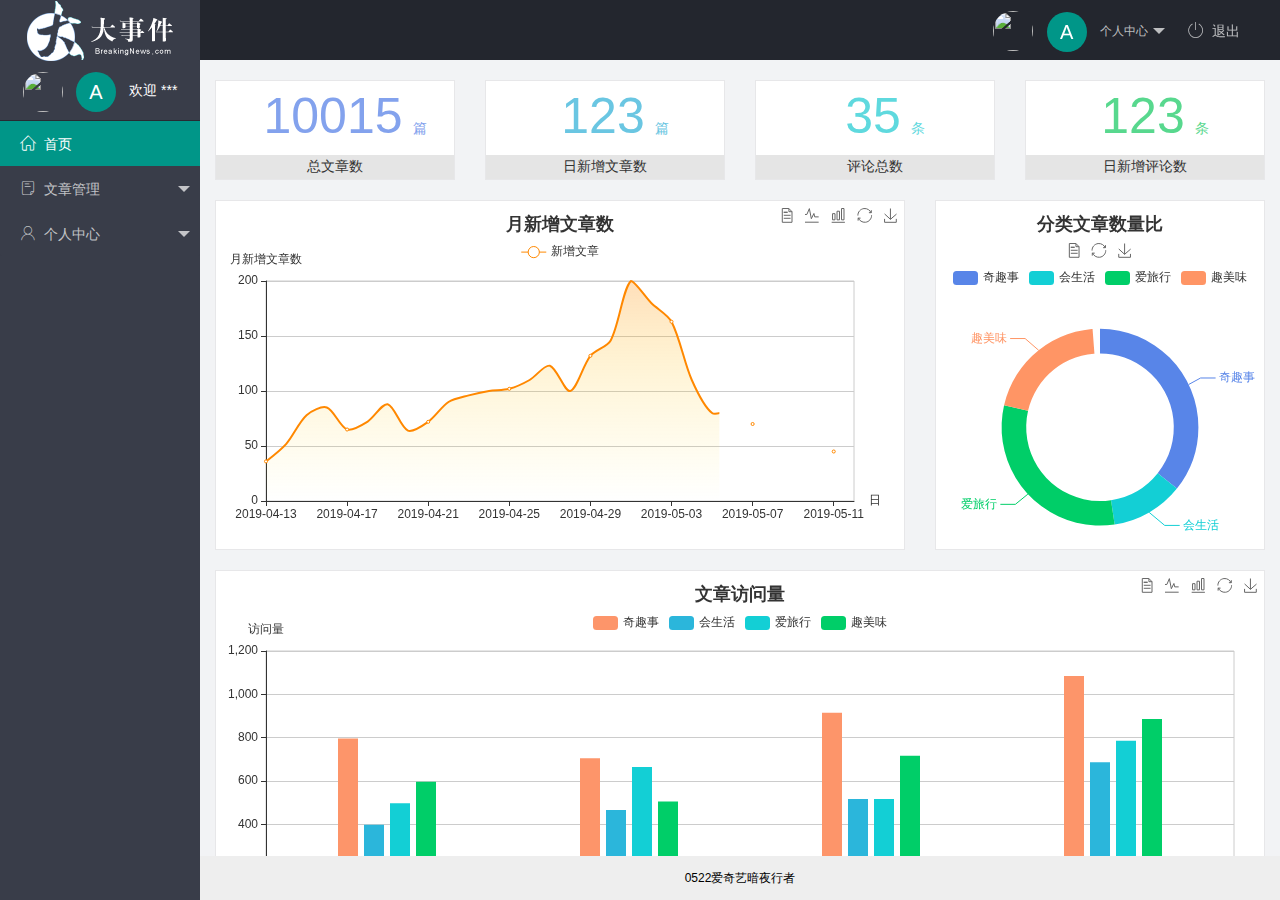
==== commit 69316365: "完成用户模块" ====
--- a/index.html
+++ b/index.html
@@ -26,14 +26,14 @@
               个人中心
             </a>
             <dl class="layui-nav-child">
-              <dd><a href="">基本资料</a></dd>
-              <dd><a href="">更换头像</a></dd>
-              <dd><a href="">重置密码</a></dd>
-            </dl>
+              <dd><a href="/user/user_info.html" target="fm">基本资料</a></dd>
+              <dd><a href="/user/user_avatar.html" target="fm">更换头像</a></dd>
+              <dd><a href="/user/user_pwd.html" target="fm">重置密码</a></dd>
+          </dl>
           </li>
           <li class="layui-nav-item" lay-header-event="menuRight" lay-unselect>
-            <a href="javascript:;"
-              id="btnLogout"><span class="iconfont icon-tuichu"></span>退出</a
+            <a href="javascript:;" id="btnLogout"
+              ><span class="iconfont icon-tuichu"></span>退出</a
             >
           </li>
         </ul>
@@ -81,17 +81,17 @@
               >
               <dl class="layui-nav-child">
                 <dd>
-                  <a href="javascript:;"
+                  <a href="/user/user_info.html" target="fm"
                     ><i class="layui-icon layui-icon-app"></i>基本资料</a
                   >
                 </dd>
                 <dd>
-                  <a href="javascript:;"
+                  <a href="/user/user_avatar.html" target="fm"
                     ><i class="layui-icon layui-icon-app"></i>更换头像</a
                   >
                 </dd>
                 <dd>
-                  <a href="javascript:;"
+                  <a href="/user/user_pwd.html" target="fm"
                     ><i class="layui-icon layui-icon-app"></i>重置密码</a
                   >
                 </dd>
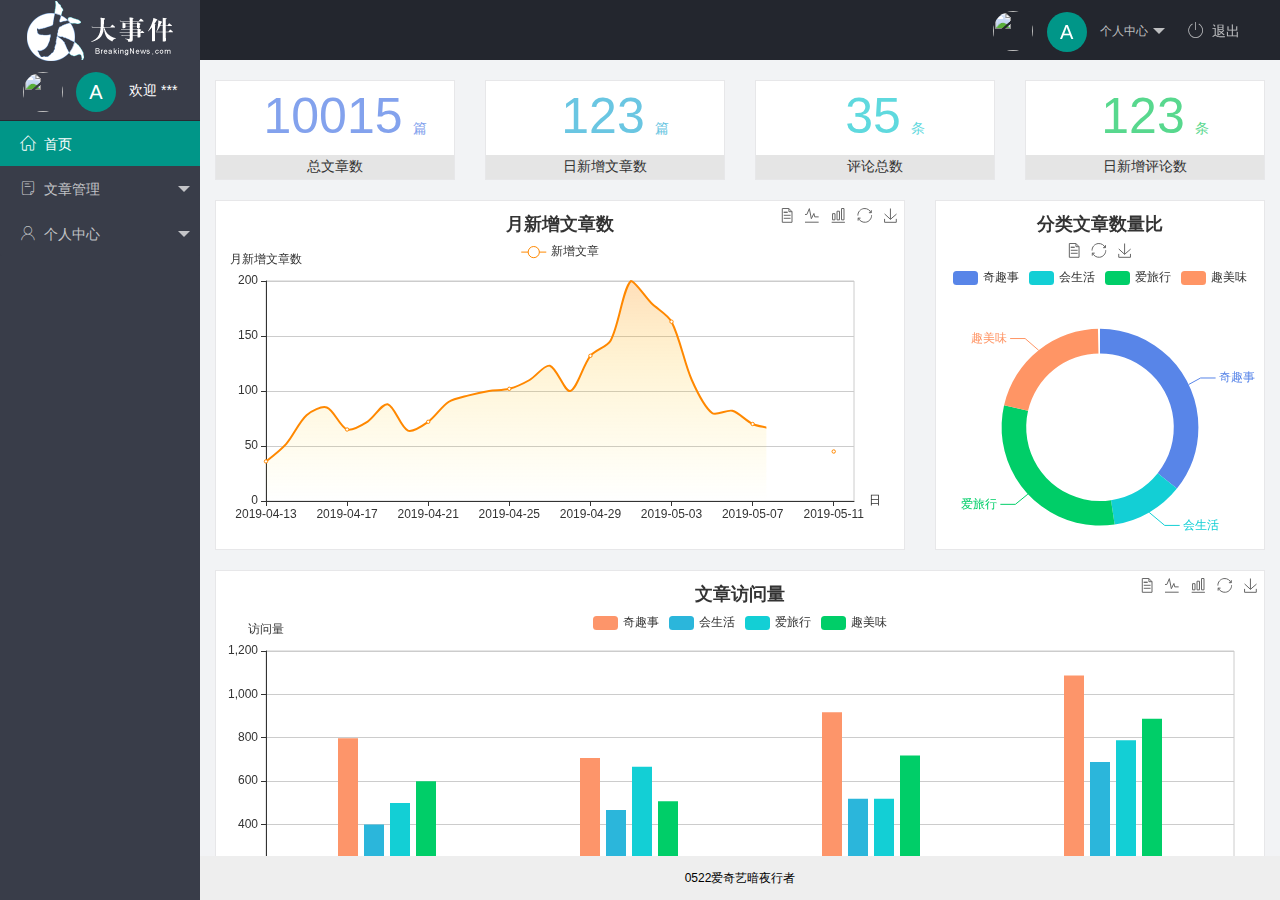
==== commit fec334e6: "完成了文章管理功能" ====
--- a/index.html
+++ b/index.html
@@ -29,7 +29,7 @@
               <dd><a href="/user/user_info.html" target="fm">基本资料</a></dd>
               <dd><a href="/user/user_avatar.html" target="fm">更换头像</a></dd>
               <dd><a href="/user/user_pwd.html" target="fm">重置密码</a></dd>
-          </dl>
+            </dl>
           </li>
           <li class="layui-nav-item" lay-header-event="menuRight" lay-unselect>
             <a href="javascript:;" id="btnLogout"
@@ -54,22 +54,22 @@
               >
             </li>
             <li class="layui-nav-item">
-              <a class="" href="javascript:;"
+              <a href="javascript:;"
                 ><span class="iconfont icon-16"></span>文章管理</a
               >
               <dl class="layui-nav-child">
                 <dd>
-                  <a href="javascript:;"
+                  <a class="" href="/article/art_cate.html" target="fm"
                     ><i class="layui-icon layui-icon-app"></i>文章类别</a
                   >
                 </dd>
-                <dd>
-                  <a href="javascript:;"
+                <dd id="art_list">
+                  <a class="" href="/article/art_list.html" target="fm" 
                     ><i class="layui-icon layui-icon-app"></i>文章列表</a
                   >
                 </dd>
                 <dd>
-                  <a href="javascript:;"
+                  <a class="" href="/article/art_pub.html" target="fm"
                     ><i class="layui-icon layui-icon-app"></i>发布文章</a
                   >
                 </dd>
@@ -105,7 +105,6 @@
         <!-- 内容主体区域 -->
         <iframe name="fm" src="/home/dashboard.html" frameborder="0"></iframe>
         <div style="padding: 15px">
-          内容主体区域。记得修改 layui.css 和 js 的路径
         </div>
       </div>
 
@@ -116,6 +115,7 @@
     </div>
     <script src="/assets/lib/layui/layui.all.js"></script>
     <script src="/assets/lib/jquery.js"></script>
+    <script src="/assets/lib/template-web.js"></script>
     <script src="/assets/js/baseAPI.js"></script>
     <script src="/assets/js/index.js"></script>
   </body>
